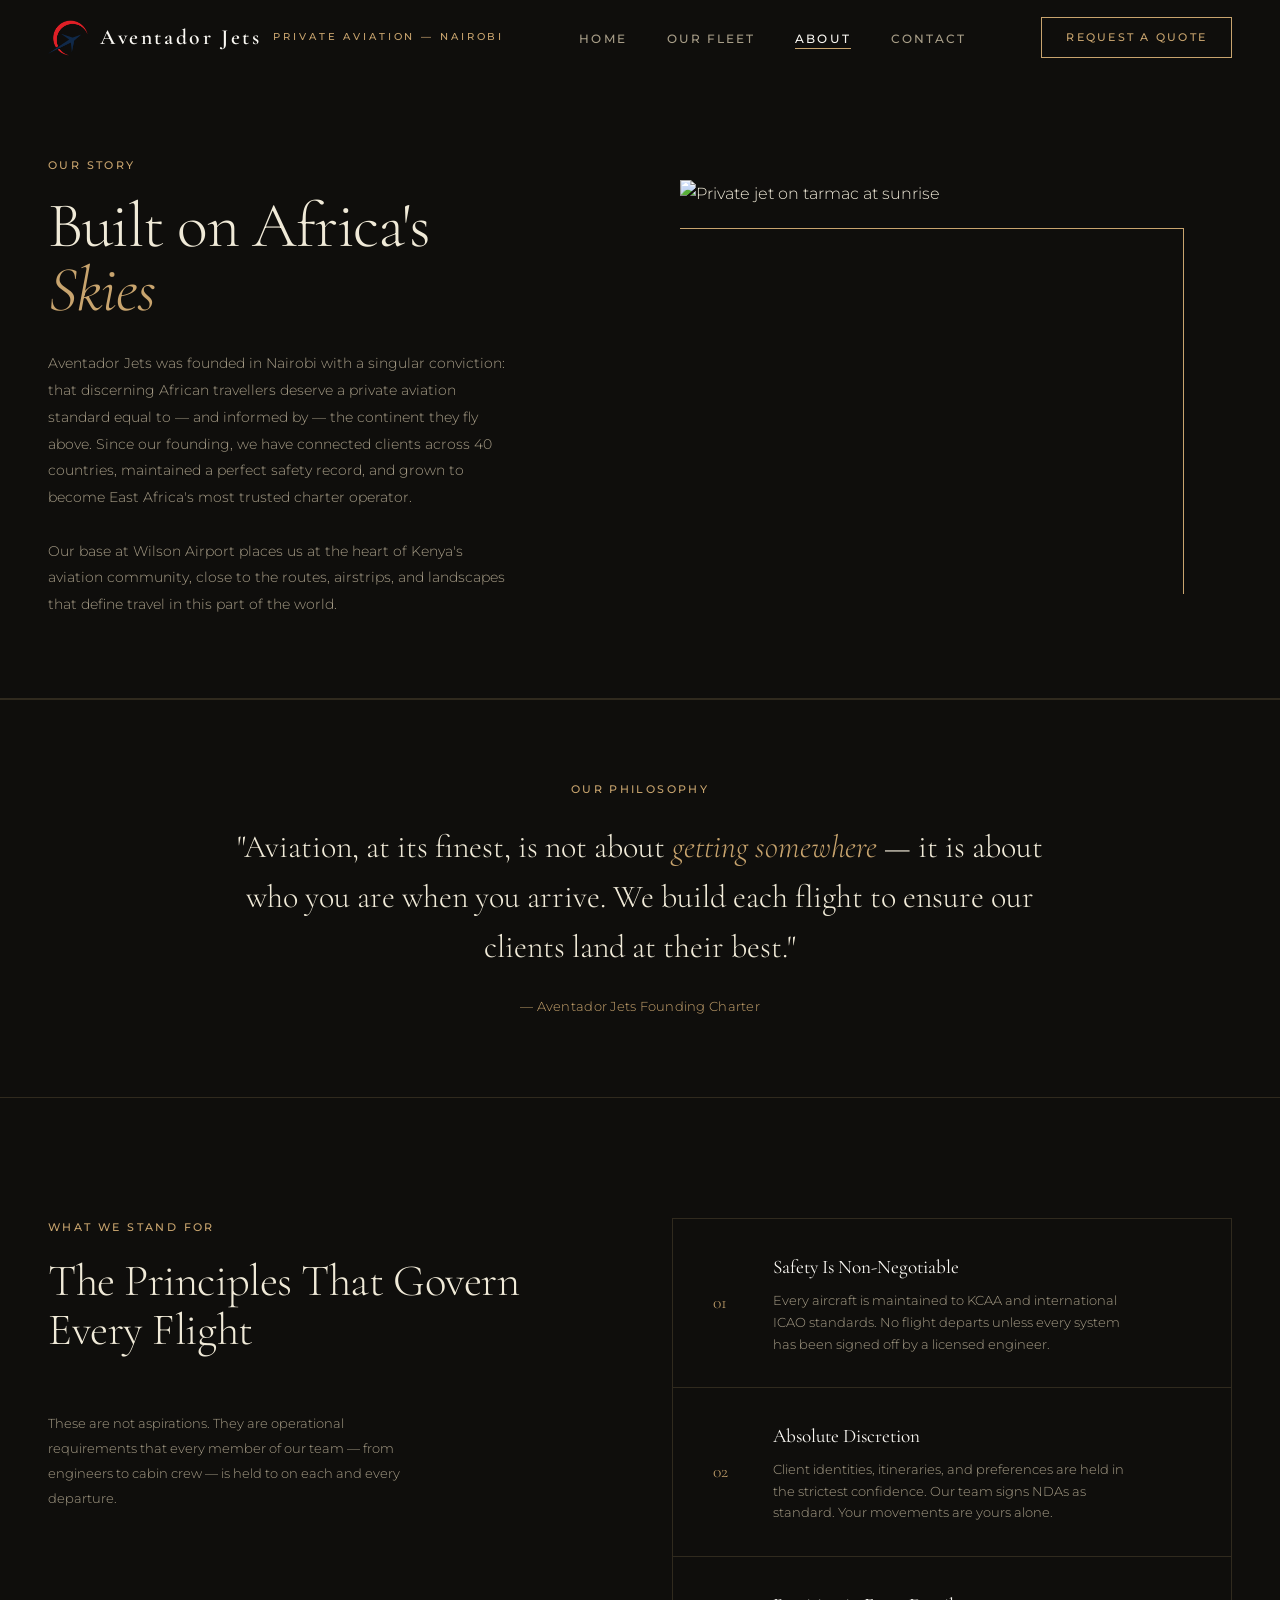
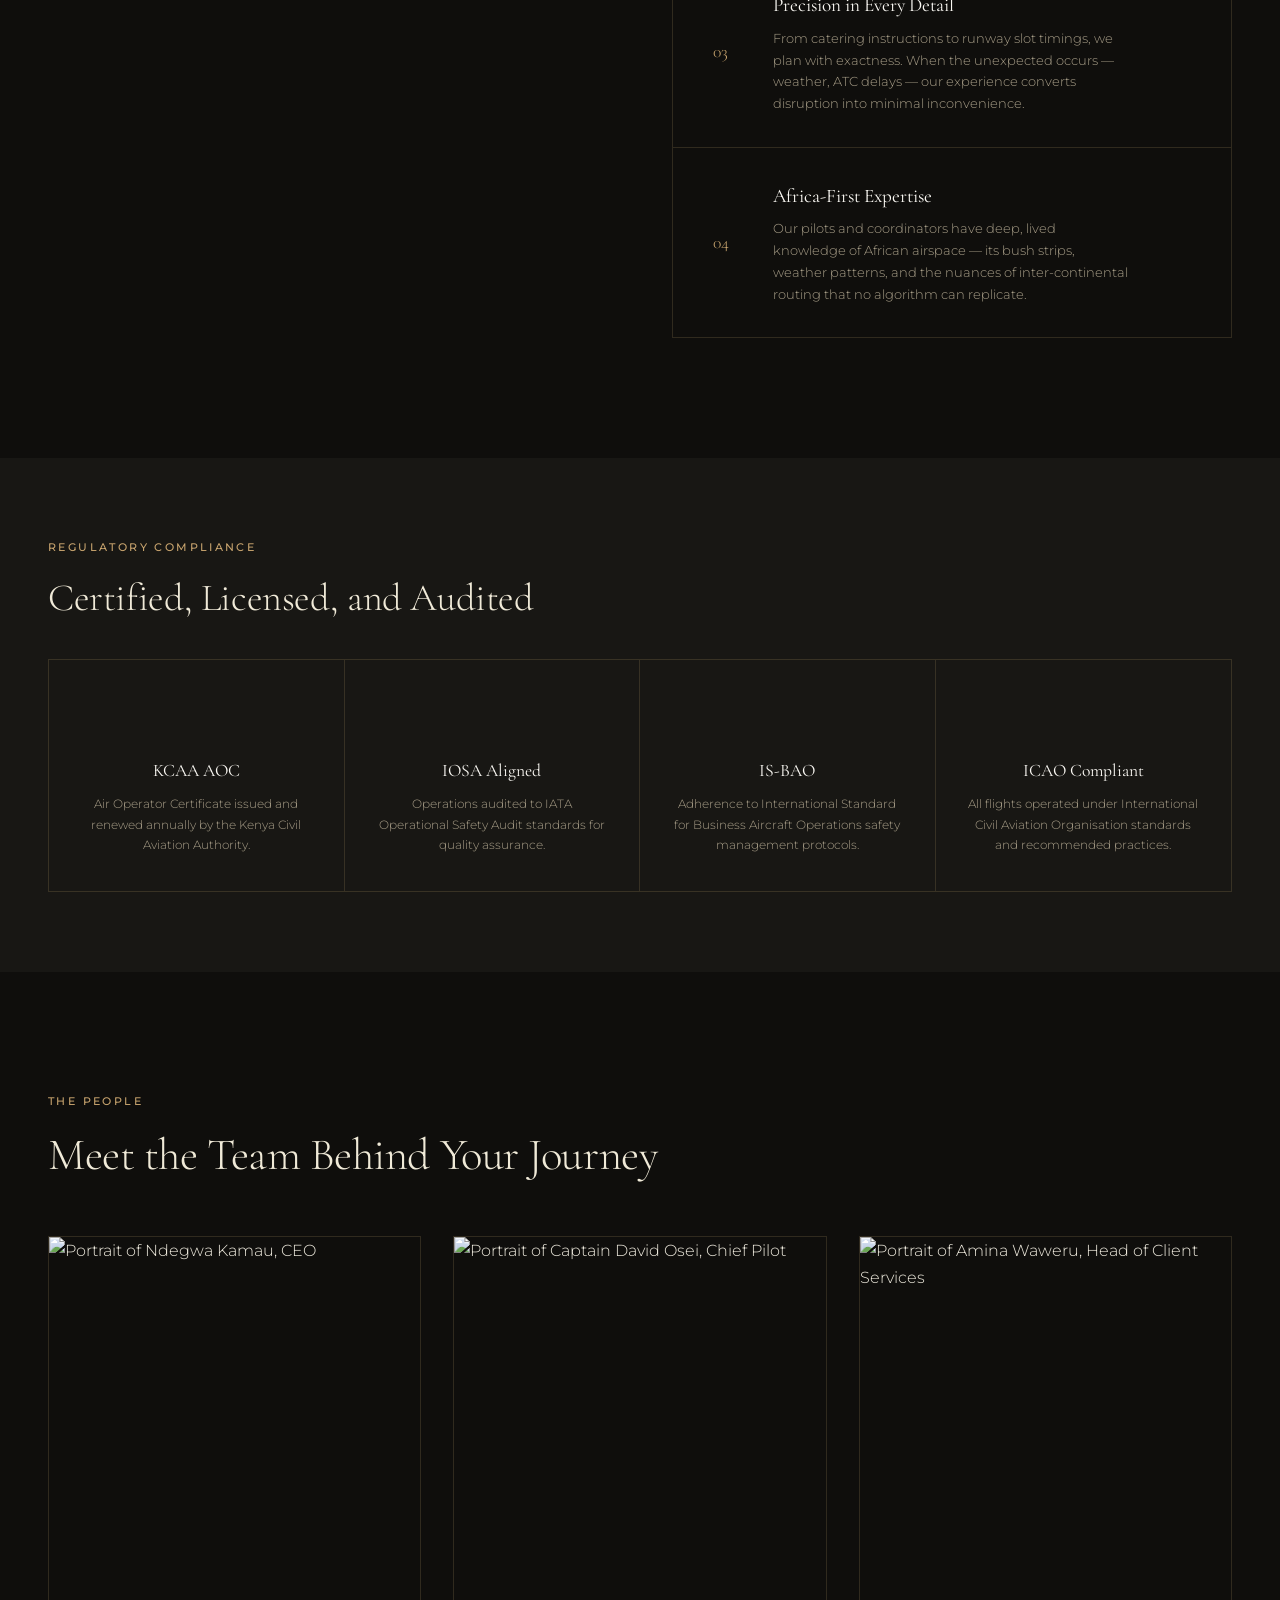
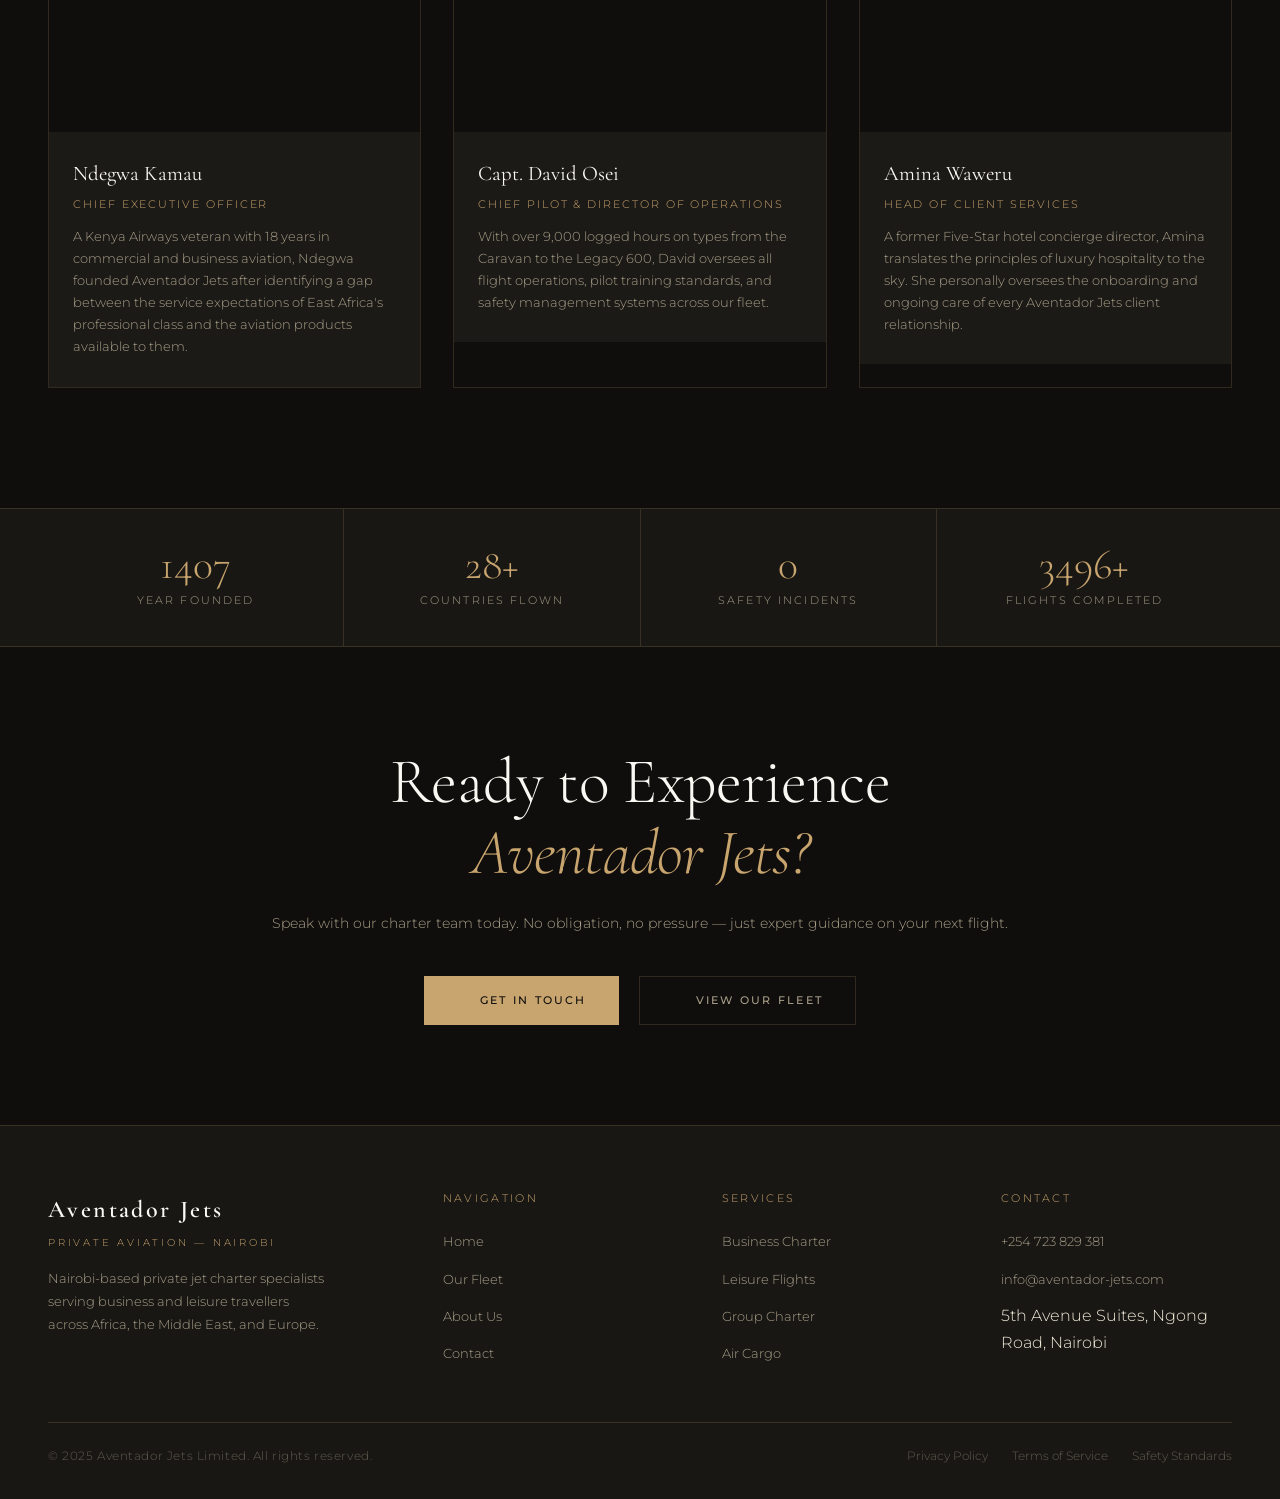
==== about.html @ 068261af "Uploading all files" ====
<!DOCTYPE html>
<html lang="en">
<head>
  <meta charset="UTF-8" />
  <meta name="viewport" content="width=device-width, initial-scale=1.0" />
  <title>About Us — Aventador Jets</title>
  <meta name="description" content="The story, values, and team behind Aventador Jets — Nairobi's premier private aviation specialists." />
  <link rel="stylesheet" href="style.css" />
  <script src="https://cdn.jsdelivr.net/npm/feather-icons/dist/feather.min.js"></script>
</head>
<body>

  <!-- ══ NAVIGATION ══════════════════════════════════════════ -->
  <nav class="nav" role="navigation" aria-label="Main navigation">
    <div class="nav__inner">
      <a href="index.html" class="nav__logo" aria-label="Aventador Jets home">
        <img src="images/logo.png" alt="Aventador Jets logo" class="nav__logo-img" />
        <span class="nav__logo-name">Aventador Jets</span>
        <span class="nav__logo-tag">Private Aviation — Nairobi</span>
      </a>
      <ul class="nav__links" role="list">
        <li><a href="index.html" class="nav__link">Home</a></li>
        <li><a href="fleet.html" class="nav__link">Our Fleet</a></li>
        <li><a href="about.html" class="nav__link">About</a></li>
        <li><a href="contact.html" class="nav__link">Contact</a></li>
      </ul>
      <a href="contact.html" class="nav__cta">Request a Quote</a>
      <button class="nav__hamburger" aria-label="Toggle menu" aria-expanded="false">
        <span></span><span></span><span></span>
      </button>
    </div>
  </nav>
  <div class="nav__mobile" role="dialog" aria-label="Mobile navigation">
    <a href="index.html" class="nav__link">Home</a>
    <a href="fleet.html" class="nav__link">Our Fleet</a>
    <a href="about.html" class="nav__link">About</a>
    <a href="contact.html" class="nav__link">Contact</a>
    <a href="contact.html" class="nav__cta">Request a Quote</a>
  </div>

  <main>

    <!-- ══ PAGE HERO ══════════════════════════════════════════ -->
    <section class="section page-hero" aria-labelledby="aboutHeading">
      <div class="container page-hero__inner">
        <div>
          <p class="page-hero__label label">Our Story</p>
          <h1 id="aboutHeading" class="page-hero__title display">
            Built on Africa's<br><em>Skies</em>
          </h1>
          <p class="page-hero__body" style="margin-top:28px;">
            Aventador Jets was founded in Nairobi with a singular conviction: that discerning African travellers deserve a private aviation standard equal to — and informed by — the continent they fly above. Since our founding, we have connected clients across 40 countries, maintained a perfect safety record, and grown to become East Africa's most trusted charter operator.
            <br><br>
            Our base at Wilson Airport places us at the heart of Kenya's aviation community, close to the routes, airstrips, and landscapes that define travel in this part of the world.
          </p>
        </div>
        <div class="page-hero__img fade-up">
          <img
            src="https://images.unsplash.com/photo-1534430480872-3498386e7856?w=900&auto=format&fit=crop&q=80"
            alt="Private jet on tarmac at sunrise"
            loading="lazy"
          />
          <div class="page-hero__img-frame" aria-hidden="true"></div>
        </div>
      </div>
    </section>

    <hr class="rule" />

    <!-- ══ STORY PULLQUOTE ═════════════════════════════════════ -->
    <section class="section--sm" aria-label="Company philosophy">
      <div class="container" style="text-align:center;">
        <p class="label" style="margin-bottom:24px">Our Philosophy</p>
        <blockquote class="story__text">
          "Aviation, at its finest, is not about <em>getting somewhere</em> — it is about who you are when you arrive. We build each flight to ensure our clients land at their best."
        </blockquote>
        <p class="body-sm" style="margin-top:24px; color:var(--copper);">
          — Aventador Jets Founding Charter
        </p>
      </div>
    </section>

    <hr class="rule" />

    <!-- ══ VALUES ══════════════════════════════════════════════ -->
    <section class="section" aria-labelledby="valuesHeading">
      <div class="container">
        <div class="grid-2" style="align-items:start;">
          <div>
            <p class="label" style="margin-bottom:20px">What We Stand For</p>
            <h2 id="valuesHeading" class="values__title display">
              The Principles That Govern Every Flight
            </h2>
            <p style="font-size:0.84rem; color:var(--ivory-dim); line-height:1.85; max-width:380px;">
              These are not aspirations. They are operational requirements that every member of our team — from engineers to cabin crew — is held to on each and every departure.
            </p>
          </div>
          <ol class="values__list" aria-label="Company values">
            <li class="value-item fade-up">
              <span class="value-item__num">01</span>
              <div class="value-item__content">
                <h3 class="value-item__title">Safety Is Non-Negotiable</h3>
                <p class="value-item__body">Every aircraft is maintained to KCAA and international ICAO standards. No flight departs unless every system has been signed off by a licensed engineer.</p>
              </div>
              <svg class="value-item__icon" data-feather="shield" aria-hidden="true"></svg>
            </li>
            <li class="value-item fade-up">
              <span class="value-item__num">02</span>
              <div class="value-item__content">
                <h3 class="value-item__title">Absolute Discretion</h3>
                <p class="value-item__body">Client identities, itineraries, and preferences are held in the strictest confidence. Our team signs NDAs as standard. Your movements are yours alone.</p>
              </div>
              <svg class="value-item__icon" data-feather="lock" aria-hidden="true"></svg>
            </li>
            <li class="value-item fade-up">
              <span class="value-item__num">03</span>
              <div class="value-item__content">
                <h3 class="value-item__title">Precision in Every Detail</h3>
                <p class="value-item__body">From catering instructions to runway slot timings, we plan with exactness. When the unexpected occurs — weather, ATC delays — our experience converts disruption into minimal inconvenience.</p>
              </div>
              <svg class="value-item__icon" data-feather="crosshair" aria-hidden="true"></svg>
            </li>
            <li class="value-item fade-up">
              <span class="value-item__num">04</span>
              <div class="value-item__content">
                <h3 class="value-item__title">Africa-First Expertise</h3>
                <p class="value-item__body">Our pilots and coordinators have deep, lived knowledge of African airspace — its bush strips, weather patterns, and the nuances of inter-continental routing that no algorithm can replicate.</p>
              </div>
              <svg class="value-item__icon" data-feather="map" aria-hidden="true"></svg>
            </li>
          </ol>
        </div>
      </div>
    </section>

    <!-- ══ CERTIFICATIONS ══════════════════════════════════════ -->
    <section class="section--sm certifications" aria-labelledby="certHeading">
      <div class="container">
        <p class="label" style="margin-bottom:20px">Regulatory Compliance</p>
        <h2 id="certHeading" class="display" style="font-size:clamp(1.8rem,3vw,2.8rem); font-weight:300; margin-bottom:40px; max-width:500px; line-height:1.1;">
          Certified, Licensed, and Audited
        </h2>
        <div class="cert__list" role="list">
          <div class="cert-item fade-up" role="listitem">
            <svg class="cert-item__icon" data-feather="award" aria-hidden="true"></svg>
            <div class="cert-item__name">KCAA AOC</div>
            <p class="cert-item__desc">Air Operator Certificate issued and renewed annually by the Kenya Civil Aviation Authority.</p>
          </div>
          <div class="cert-item fade-up" role="listitem">
            <svg class="cert-item__icon" data-feather="check-circle" aria-hidden="true"></svg>
            <div class="cert-item__name">IOSA Aligned</div>
            <p class="cert-item__desc">Operations audited to IATA Operational Safety Audit standards for quality assurance.</p>
          </div>
          <div class="cert-item fade-up" role="listitem">
            <svg class="cert-item__icon" data-feather="clipboard" aria-hidden="true"></svg>
            <div class="cert-item__name">IS-BAO</div>
            <p class="cert-item__desc">Adherence to International Standard for Business Aircraft Operations safety management protocols.</p>
          </div>
          <div class="cert-item fade-up" role="listitem">
            <svg class="cert-item__icon" data-feather="file-text" aria-hidden="true"></svg>
            <div class="cert-item__name">ICAO Compliant</div>
            <p class="cert-item__desc">All flights operated under International Civil Aviation Organisation standards and recommended practices.</p>
          </div>
        </div>
      </div>
    </section>

    <!-- ══ TEAM ════════════════════════════════════════════════ -->
    <section class="section" aria-labelledby="teamHeading">
      <div class="container">
        <p class="label" style="margin-bottom:20px">The People</p>
        <h2 id="teamHeading" class="team__title display">
          Meet the Team Behind Your Journey
        </h2>
        <div class="team__grid">
          <article class="team-card fade-up">
            <div class="team-card__img">
              <img
                src="https://images.unsplash.com/photo-1580489944761-15a19d654956?w=500&auto=format&fit=crop&q=80"
                alt="Portrait of Ndegwa Kamau, CEO"
                loading="lazy"
              />
            </div>
            <div class="team-card__body">
              <h3 class="team-card__name">Ndegwa Kamau</h3>
              <p class="team-card__role">Chief Executive Officer</p>
              <p class="team-card__bio">A Kenya Airways veteran with 18 years in commercial and business aviation, Ndegwa founded Aventador Jets after identifying a gap between the service expectations of East Africa's professional class and the aviation products available to them.</p>
            </div>
          </article>
          <article class="team-card fade-up">
            <div class="team-card__img">
              <img
                src="https://images.unsplash.com/photo-1472099645785-5658abf4ff4e?w=500&auto=format&fit=crop&q=80"
                alt="Portrait of Captain David Osei, Chief Pilot"
                loading="lazy"
              />
            </div>
            <div class="team-card__body">
              <h3 class="team-card__name">Capt. David Osei</h3>
              <p class="team-card__role">Chief Pilot & Director of Operations</p>
              <p class="team-card__bio">With over 9,000 logged hours on types from the Caravan to the Legacy 600, David oversees all flight operations, pilot training standards, and safety management systems across our fleet.</p>
            </div>
          </article>
          <article class="team-card fade-up">
            <div class="team-card__img">
              <img
                src="https://images.unsplash.com/photo-1573497019940-1c28c88b4f3e?w=500&auto=format&fit=crop&q=80"
                alt="Portrait of Amina Waweru, Head of Client Services"
                loading="lazy"
              />
            </div>
            <div class="team-card__body">
              <h3 class="team-card__name">Amina Waweru</h3>
              <p class="team-card__role">Head of Client Services</p>
              <p class="team-card__bio">A former Five-Star hotel concierge director, Amina translates the principles of luxury hospitality to the sky. She personally oversees the onboarding and ongoing care of every Aventador Jets client relationship.</p>
            </div>
          </article>
        </div>
      </div>
    </section>

    <!-- ══ STATS ═══════════════════════════════════════════════ -->
    <div class="stats" style="border-top:1px solid var(--border);">
      <div class="stats__inner container">
        <div class="stats__item">
          <div class="stats__num" data-target="2012" data-suffix="">2012</div>
          <div class="stats__label">Year Founded</div>
        </div>
        <div class="stats__item">
          <div class="stats__num" data-target="40" data-suffix="+">40+</div>
          <div class="stats__label">Countries Flown</div>
        </div>
        <div class="stats__item">
          <div class="stats__num" data-target="0" data-suffix="">0</div>
          <div class="stats__label">Safety Incidents</div>
        </div>
        <div class="stats__item">
          <div class="stats__num" data-target="5000" data-suffix="+">5000+</div>
          <div class="stats__label">Flights Completed</div>
        </div>
      </div>
    </div>

    <!-- ══ CTA BANNER ══════════════════════════════════════════ -->
    <section class="cta-banner" aria-label="Call to action">
      <div class="container cta-banner__inner">
        <h2 class="cta-banner__title display">
          Ready to Experience<br><em>Aventador Jets?</em>
        </h2>
        <p class="cta-banner__sub">Speak with our charter team today. No obligation, no pressure — just expert guidance on your next flight.</p>
        <div class="cta-banner__actions">
          <a href="contact.html" class="btn btn--primary">
            <svg data-feather="send" aria-hidden="true"></svg> Get in Touch
          </a>
          <a href="fleet.html" class="btn btn--ghost">
            <svg data-feather="airplay" aria-hidden="true"></svg> View Our Fleet
          </a>
        </div>
      </div>
    </section>
  </main>

  <!-- ══ FOOTER ═════════════════════════════════════════════════ -->
  <footer role="contentinfo">
    <div class="container">
      <div class="footer__top">
        <div>
          <div class="footer__brand-name">Aventador Jets</div>
          <div class="footer__brand-tag">Private Aviation — Nairobi</div>
          <p class="footer__brand-body">Nairobi-based private jet charter specialists serving business and leisure travellers across Africa, the Middle East, and Europe.</p>
        </div>
        <div>
          <div class="footer__col-title">Navigation</div>
          <ul class="footer__links" role="list">
            <li><a href="index.html">Home</a></li>
            <li><a href="fleet.html">Our Fleet</a></li>
            <li><a href="about.html">About Us</a></li>
            <li><a href="contact.html">Contact</a></li>
          </ul>
        </div>
        <div>
          <div class="footer__col-title">Services</div>
          <ul class="footer__links" role="list">
            <li><a href="contact.html">Business Charter</a></li>
            <li><a href="contact.html">Leisure Flights</a></li>
            <li><a href="contact.html">Group Charter</a></li>
            <li><a href="contact.html">Air Cargo</a></li>
          </ul>
        </div>
        <div>
          <div class="footer__col-title">Contact</div>
          <ul class="footer__links" role="list">
            <li><a href="tel:+254723829381">+254 723 829 381</a></li>
            <li><a href="mailto:info@aventador-jets.com">info@aventador-jets.com</a></li>
            <li>5th Avenue Suites, Ngong Road, Nairobi</li>
          </ul>
        </div>
      </div>
      <div class="footer__bottom">
        <span class="footer__copy">&copy; 2025 Aventador Jets Limited. All rights reserved.</span>
        <div class="footer__legal">
          <a href="#">Privacy Policy</a>
          <a href="#">Terms of Service</a>
          <a href="#">Safety Standards</a>
        </div>
      </div>
    </div>
  </footer>

  <script src="main.js"></script>
  <script>feather.replace({ 'stroke-width': 1.5, width: '100%', height: '100%' });</script>
</body>
</html>
---- style.css ----
/* ============================================================
   AVENTADOR JETS — Global Stylesheet
   Palette: Deep charcoal / warm ivory / copper-bronze accent
   ============================================================ */

@import url('https://fonts.googleapis.com/css2?family=Cormorant+Garamond:ital,wght@0,300;0,400;0,600;1,300;1,400&family=Montserrat:wght@300;400;500;600&display=swap');

/* ── Variables ─────────────────────────────────────────────── */
:root {
  --bg:          #0f0e0c;
  --bg-mid:      #181714;
  --bg-card:     #1c1a17;
  --border:      rgba(200, 170, 110, 0.18);
  --ivory:       #f0ead8;
  --ivory-dim:   #a89e88;
  --copper:      #c8a46e;
  --copper-dark: #9e7c47;
  --white:       #faf8f3;
  --ff-display:  'Cormorant Garamond', Georgia, serif;
  --ff-body:     'Montserrat', sans-serif;
  --radius:      2px;
  --transition:  0.35s cubic-bezier(0.4, 0, 0.2, 1);
  --max-w:       1320px;
  --nav-h:       76px;
}

/* ── Reset ──────────────────────────────────────────────────── */
*, *::before, *::after { box-sizing: border-box; margin: 0; padding: 0; }
html { scroll-behavior: smooth; font-size: 16px; }
body {
  background: var(--bg);
  color: var(--ivory);
  font-family: var(--ff-body);
  font-weight: 300;
  line-height: 1.7;
  -webkit-font-smoothing: antialiased;
  overflow-x: hidden;
}
img { display: block; max-width: 100%; }
a { color: inherit; text-decoration: none; }
ul { list-style: none; }
button { cursor: pointer; border: none; background: none; font-family: inherit; }

/* ── Typography ─────────────────────────────────────────────── */
.display {
  font-family: var(--ff-display);
  font-weight: 300;
  line-height: 1.1;
  letter-spacing: -0.01em;
}
.label {
  font-family: var(--ff-body);
  font-size: 0.68rem;
  font-weight: 500;
  letter-spacing: 0.22em;
  text-transform: uppercase;
  color: var(--copper);
}
.body-sm {
  font-size: 0.82rem;
  font-weight: 300;
  color: var(--ivory-dim);
  letter-spacing: 0.02em;
}

/* ── Layout Utilities ───────────────────────────────────────── */
.container { max-width: var(--max-w); margin: 0 auto; padding: 0 48px; }
.section { padding: 120px 0; }
.section--sm { padding: 80px 0; }
.grid-2 { display: grid; grid-template-columns: 1fr 1fr; gap: 64px; align-items: center; }
.grid-3 { display: grid; grid-template-columns: repeat(3, 1fr); gap: 32px; }

/* ── Thin divider line ──────────────────────────────────────── */
hr.rule {
  border: none;
  border-top: 1px solid var(--border);
  margin: 0;
}

/* ============================================================
   NAVIGATION
   ============================================================ */
.nav {
  position: fixed;
  top: 0; left: 0; right: 0;
  height: var(--nav-h);
  z-index: 100;
  transition: background var(--transition), border-color var(--transition);
  border-bottom: 1px solid transparent;
}
.nav.scrolled {
  background: rgba(15, 14, 12, 0.94);
  backdrop-filter: blur(12px);
  border-color: var(--border);
}
.nav__inner {
  max-width: var(--max-w);
  margin: 0 auto;
  padding: 0 48px;
  height: 100%;
  display: flex;
  align-items: center;
  justify-content: space-between;
}
.nav__logo {
  display: flex;
  align-items: center;
  gap: 12px;
}
.nav__logo-img {
  width: 40px;
  height: auto;
  display: block;
}
.nav__logo-name {
  font-family: var(--ff-display);
  font-size: 1.35rem;
  font-weight: 600;
  letter-spacing: 0.12em;
  color: var(--white);
}
.nav__logo-tag {
  font-size: 0.6rem;
  letter-spacing: 0.3em;
  text-transform: uppercase;
  color: var(--copper);
  font-weight: 500;
}
.nav__links {
  display: flex;
  gap: 40px;
  align-items: center;
}
.nav__link {
  font-size: 0.72rem;
  font-weight: 500;
  letter-spacing: 0.18em;
  text-transform: uppercase;
  color: var(--ivory-dim);
  transition: color var(--transition);
  position: relative;
}
.nav__link::after {
  content: '';
  position: absolute;
  bottom: -3px; left: 0;
  width: 0; height: 1px;
  background: var(--copper);
  transition: width var(--transition);
}
.nav__link:hover, .nav__link.active {
  color: var(--white);
}
.nav__link:hover::after, .nav__link.active::after {
  width: 100%;
}
.nav__cta {
  font-size: 0.7rem;
  font-weight: 500;
  letter-spacing: 0.2em;
  text-transform: uppercase;
  padding: 10px 24px;
  border: 1px solid var(--copper);
  color: var(--copper);
  transition: background var(--transition), color var(--transition);
}
.nav__cta:hover {
  background: var(--copper);
  color: var(--bg);
}
.nav__hamburger {
  display: none;
  flex-direction: column;
  gap: 5px;
  padding: 4px;
}
.nav__hamburger span {
  display: block;
  width: 24px; height: 1px;
  background: var(--ivory);
  transition: var(--transition);
}

/* ── Mobile nav ─────────────────────────────────────────────── */
.nav__mobile {
  display: none;
  position: fixed;
  top: var(--nav-h); left: 0; right: 0; bottom: 0;
  background: var(--bg);
  z-index: 99;
  flex-direction: column;
  align-items: center;
  justify-content: center;
  gap: 36px;
}
.nav__mobile.open { display: flex; }
.nav__mobile .nav__link {
  font-size: 1rem;
  letter-spacing: 0.25em;
}
.nav__mobile .nav__cta {
  margin-top: 12px;
  padding: 14px 40px;
}

/* ============================================================
   BUTTONS
   ============================================================ */
.btn {
  display: inline-flex;
  align-items: center;
  gap: 10px;
  font-family: var(--ff-body);
  font-size: 0.7rem;
  font-weight: 500;
  letter-spacing: 0.2em;
  text-transform: uppercase;
  padding: 14px 32px;
  transition: var(--transition);
}
.btn--primary {
  background: var(--copper);
  color: var(--bg);
}
.btn--primary:hover {
  background: var(--copper-dark);
}
.btn--outline {
  border: 1px solid var(--copper);
  color: var(--copper);
}
.btn--outline:hover {
  background: var(--copper);
  color: var(--bg);
}
.btn--ghost {
  border: 1px solid var(--border);
  color: var(--ivory-dim);
}
.btn--ghost:hover {
  border-color: var(--copper);
  color: var(--copper);
}
.btn svg { width: 14px; height: 14px; flex-shrink: 0; }

/* ============================================================
   HERO
   ============================================================ */
.hero {
  position: relative;
  min-height: 100vh;
  display: flex;
  align-items: flex-end;
  overflow: hidden;
}
.hero__bg {
  position: absolute;
  inset: 0;
  background: 
    linear-gradient(to bottom, rgba(15,14,12,0.3) 0%, rgba(15,14,12,0.1) 40%, rgba(15,14,12,0.75) 80%, var(--bg) 100%),
    url('https://images.unsplash.com/photo-1540962351504-03099e0a754b?w=1800&auto=format&fit=crop&q=80') center/cover no-repeat;
  transform: scale(1.04);
  animation: heroZoom 18s ease-in-out infinite alternate;
}
@keyframes heroZoom {
  from { transform: scale(1.04); }
  to   { transform: scale(1.0); }
}
.hero__content {
  position: relative;
  z-index: 2;
  padding: 0 48px 100px;
  max-width: var(--max-w);
  margin: 0 auto;
  width: 100%;
}
.hero__eyebrow {
  display: flex;
  align-items: center;
  gap: 14px;
  margin-bottom: 28px;
}
.hero__eyebrow-line {
  width: 40px; height: 1px;
  background: var(--copper);
}
.hero__headline {
  font-family: var(--ff-display);
  font-size: clamp(3.2rem, 7vw, 7.5rem);
  font-weight: 300;
  line-height: 1.0;
  letter-spacing: -0.02em;
  color: var(--white);
  max-width: 820px;
  margin-bottom: 32px;
}
.hero__headline em {
  font-style: italic;
  color: var(--copper);
}
.hero__sub {
  max-width: 460px;
  font-size: 0.88rem;
  color: rgba(240,234,216,0.72);
  line-height: 1.8;
  margin-bottom: 44px;
}
.hero__actions {
  display: flex;
  align-items: center;
  gap: 24px;
  flex-wrap: wrap;
}
.hero__scroll {
  position: absolute;
  bottom: 40px; right: 48px;
  display: flex;
  flex-direction: column;
  align-items: center;
  gap: 8px;
  color: var(--ivory-dim);
}
.hero__scroll-text {
  font-size: 0.62rem;
  letter-spacing: 0.25em;
  text-transform: uppercase;
  writing-mode: vertical-rl;
}
.hero__scroll-line {
  width: 1px; height: 48px;
  background: linear-gradient(to bottom, var(--copper), transparent);
  animation: scrollPulse 2s ease-in-out infinite;
}
@keyframes scrollPulse {
  0%,100% { opacity: 0.4; }
  50% { opacity: 1; }
}

/* ── Stats bar ──────────────────────────────────────────────── */
.stats {
  border-top: 1px solid var(--border);
  border-bottom: 1px solid var(--border);
  background: var(--bg-mid);
}
.stats__inner {
  display: flex;
  justify-content: space-between;
}
.stats__item {
  flex: 1;
  padding: 36px 0;
  text-align: center;
  border-right: 1px solid var(--border);
  transition: background var(--transition);
}
.stats__item:last-child { border-right: none; }
.stats__item:hover { background: rgba(200,164,110,0.04); }
.stats__num {
  font-family: var(--ff-display);
  font-size: 2.6rem;
  font-weight: 300;
  color: var(--copper);
  line-height: 1;
  margin-bottom: 6px;
}
.stats__label {
  font-size: 0.67rem;
  letter-spacing: 0.2em;
  text-transform: uppercase;
  color: var(--ivory-dim);
}

/* ============================================================
   SERVICES (Homepage)
   ============================================================ */
.services__header {
  display: flex;
  justify-content: space-between;
  align-items: flex-end;
  margin-bottom: 64px;
}
.services__title {
  font-family: var(--ff-display);
  font-size: clamp(2.2rem, 4vw, 3.8rem);
  font-weight: 300;
  line-height: 1.1;
  max-width: 480px;
}
.services__intro {
  max-width: 360px;
  font-size: 0.84rem;
  color: var(--ivory-dim);
  line-height: 1.8;
}

.service-card {
  position: relative;
  border: 1px solid var(--border);
  padding: 40px 36px;
  background: var(--bg-card);
  transition: border-color var(--transition), transform var(--transition);
  overflow: hidden;
}
.service-card::before {
  content: '';
  position: absolute;
  inset: 0;
  background: linear-gradient(135deg, rgba(200,164,110,0.06) 0%, transparent 60%);
  opacity: 0;
  transition: opacity var(--transition);
}
.service-card:hover {
  border-color: rgba(200,164,110,0.5);
  transform: translateY(-4px);
}
.service-card:hover::before { opacity: 1; }

.service-card__icon {
  width: 40px; height: 40px;
  color: var(--copper);
  margin-bottom: 28px;
}
.service-card__number {
  position: absolute;
  top: 24px; right: 28px;
  font-family: var(--ff-display);
  font-size: 4rem;
  font-weight: 300;
  color: rgba(200,164,110,0.07);
  line-height: 1;
  user-select: none;
}
.service-card__title {
  font-family: var(--ff-display);
  font-size: 1.5rem;
  font-weight: 400;
  margin-bottom: 14px;
  color: var(--white);
}
.service-card__body {
  font-size: 0.82rem;
  color: var(--ivory-dim);
  line-height: 1.85;
}

/* ============================================================
   FLEET PREVIEW
   ============================================================ */
.fleet {
  background: var(--bg-mid);
}
.fleet__label { margin-bottom: 20px; }
.fleet__title {
  font-family: var(--ff-display);
  font-size: clamp(2rem, 4vw, 3.6rem);
  font-weight: 300;
  line-height: 1.1;
  max-width: 520px;
  margin-bottom: 20px;
}
.fleet__body {
  font-size: 0.84rem;
  color: var(--ivory-dim);
  max-width: 400px;
  line-height: 1.85;
  margin-bottom: 36px;
}
.fleet__image {
  position: relative;
  overflow: hidden;
  aspect-ratio: 16/10;
}
.fleet__image img {
  width: 100%; height: 100%;
  object-fit: cover;
  transition: transform 0.7s ease;
}
.fleet__image:hover img { transform: scale(1.04); }
.fleet__image-caption {
  position: absolute;
  bottom: 0; left: 0; right: 0;
  padding: 32px 28px 24px;
  background: linear-gradient(to top, rgba(15,14,12,0.88), transparent);
}
.fleet__image-caption h4 {
  font-family: var(--ff-display);
  font-size: 1.4rem;
  font-weight: 300;
  margin-bottom: 4px;
}
.fleet__specs {
  display: flex;
  gap: 20px;
  margin-top: 8px;
  flex-wrap: wrap;
}
.fleet__spec {
  font-size: 0.68rem;
  letter-spacing: 0.15em;
  text-transform: uppercase;
  color: var(--ivory-dim);
  display: flex;
  align-items: center;
  gap: 6px;
}
.fleet__spec svg { width: 11px; height: 11px; color: var(--copper); }

/* ── Fleet page full grid ───────────────────────────────────── */
.fleet-grid {
  display: grid;
  grid-template-columns: repeat(3, 1fr);
  gap: 24px;
}
.fleet-card {
  border: 1px solid var(--border);
  background: var(--bg-card);
  overflow: hidden;
  transition: border-color var(--transition), transform var(--transition);
}
.fleet-card:hover {
  border-color: rgba(200,164,110,0.5);
  transform: translateY(-4px);
}
.fleet-card__img {
  aspect-ratio: 16/9;
  overflow: hidden;
}
.fleet-card__img img {
  width: 100%; height: 100%;
  object-fit: cover;
  transition: transform 0.7s ease;
}
.fleet-card:hover .fleet-card__img img { transform: scale(1.06); }
.fleet-card__body { padding: 28px 28px 32px; }
.fleet-card__type {
  font-size: 0.63rem;
  letter-spacing: 0.22em;
  text-transform: uppercase;
  color: var(--copper);
  margin-bottom: 8px;
}
.fleet-card__name {
  font-family: var(--ff-display);
  font-size: 1.6rem;
  font-weight: 400;
  color: var(--white);
  margin-bottom: 14px;
}
.fleet-card__desc {
  font-size: 0.8rem;
  color: var(--ivory-dim);
  line-height: 1.8;
  margin-bottom: 20px;
}
.fleet-card__stats {
  display: grid;
  grid-template-columns: 1fr 1fr;
  gap: 12px;
  border-top: 1px solid var(--border);
  padding-top: 20px;
  margin-bottom: 24px;
}
.fleet-card__stat-label {
  font-size: 0.63rem;
  letter-spacing: 0.15em;
  text-transform: uppercase;
  color: var(--ivory-dim);
  margin-bottom: 3px;
}
.fleet-card__stat-val {
  font-family: var(--ff-display);
  font-size: 1.2rem;
  font-weight: 400;
  color: var(--white);
}

/* ============================================================
   EXPERIENCE / WHY US
   ============================================================ */
.why__grid {
  display: grid;
  grid-template-columns: 1fr 1fr;
  gap: 0;
  border: 1px solid var(--border);
}
.why__item {
  padding: 48px 44px;
  border-right: 1px solid var(--border);
  border-bottom: 1px solid var(--border);
  transition: background var(--transition);
}
.why__item:hover { background: rgba(200,164,110,0.04); }
.why__item:nth-child(2n) { border-right: none; }
.why__item:nth-child(n+3) { border-bottom: none; }
.why__icon {
  width: 32px; height: 32px;
  color: var(--copper);
  margin-bottom: 20px;
}
.why__item-title {
  font-family: var(--ff-display);
  font-size: 1.3rem;
  font-weight: 400;
  color: var(--white);
  margin-bottom: 12px;
}
.why__item-body {
  font-size: 0.81rem;
  color: var(--ivory-dim);
  line-height: 1.85;
}

/* ============================================================
   DESTINATIONS
   ============================================================ */
.destinations__scroll {
  display: flex;
  gap: 20px;
  overflow-x: auto;
  padding-bottom: 8px;
  scrollbar-width: thin;
  scrollbar-color: var(--border) transparent;
}
.dest-card {
  position: relative;
  min-width: 300px;
  height: 400px;
  overflow: hidden;
  flex-shrink: 0;
  cursor: pointer;
}
.dest-card img {
  width: 100%; height: 100%;
  object-fit: cover;
  transition: transform 0.7s ease;
}
.dest-card:hover img { transform: scale(1.07); }
.dest-card__overlay {
  position: absolute;
  inset: 0;
  background: linear-gradient(to top, rgba(15,14,12,0.9) 0%, transparent 55%);
  transition: background var(--transition);
}
.dest-card:hover .dest-card__overlay {
  background: linear-gradient(to top, rgba(15,14,12,0.95) 0%, rgba(15,14,12,0.25) 55%);
}
.dest-card__info {
  position: absolute;
  bottom: 28px; left: 24px; right: 24px;
}
.dest-card__region {
  font-size: 0.63rem;
  letter-spacing: 0.22em;
  text-transform: uppercase;
  color: var(--copper);
  margin-bottom: 6px;
}
.dest-card__city {
  font-family: var(--ff-display);
  font-size: 2rem;
  font-weight: 300;
  color: var(--white);
  line-height: 1.1;
}

/* ============================================================
   QUOTE FORM
   ============================================================ */
.quote {
  background: var(--bg-mid);
}
.quote__inner {
  display: grid;
  grid-template-columns: 1fr 1.3fr;
  gap: 80px;
  align-items: start;
}
.quote__label { margin-bottom: 20px; }
.quote__title {
  font-family: var(--ff-display);
  font-size: clamp(2rem, 3.5vw, 3.2rem);
  font-weight: 300;
  line-height: 1.1;
  margin-bottom: 20px;
}
.quote__body {
  font-size: 0.83rem;
  color: var(--ivory-dim);
  line-height: 1.85;
  margin-bottom: 32px;
}
.quote__contact-item {
  display: flex;
  align-items: center;
  gap: 12px;
  margin-bottom: 16px;
  font-size: 0.82rem;
  color: var(--ivory-dim);
}
.quote__contact-item svg {
  width: 16px; height: 16px;
  color: var(--copper);
  flex-shrink: 0;
}
.quote__contact-item a:hover { color: var(--copper); }

.form {
  display: flex;
  flex-direction: column;
  gap: 20px;
}
.form__row {
  display: grid;
  grid-template-columns: 1fr 1fr;
  gap: 16px;
}
.form__group {
  display: flex;
  flex-direction: column;
  gap: 8px;
}
.form__label {
  font-size: 0.66rem;
  letter-spacing: 0.2em;
  text-transform: uppercase;
  color: var(--ivory-dim);
}
.form__input,
.form__select,
.form__textarea {
  background: var(--bg-card);
  border: 1px solid var(--border);
  color: var(--ivory);
  font-family: var(--ff-body);
  font-size: 0.84rem;
  font-weight: 300;
  padding: 12px 16px;
  width: 100%;
  transition: border-color var(--transition);
  appearance: none;
  border-radius: 0;
}
.form__input:focus,
.form__select:focus,
.form__textarea:focus {
  outline: none;
  border-color: var(--copper);
}
.form__select {
  background-image: url("data:image/svg+xml,%3Csvg xmlns='http://www.w3.org/2000/svg' width='12' height='8' viewBox='0 0 12 8'%3E%3Cpath d='M1 1l5 5 5-5' stroke='%23c8a46e' stroke-width='1.5' fill='none'/%3E%3C/svg%3E");
  background-repeat: no-repeat;
  background-position: right 14px center;
  padding-right: 36px;
}
.form__select option { background: var(--bg-card); }
.form__textarea { resize: vertical; min-height: 100px; }
.form__submit {
  width: 100%;
  justify-content: center;
  padding: 16px 32px;
}
.form__note {
  font-size: 0.72rem;
  color: rgba(168,158,136,0.6);
  line-height: 1.6;
}

/* ── Form success state ─────────────────────────────────────── */
.form__success {
  display: none;
  flex-direction: column;
  align-items: center;
  justify-content: center;
  gap: 16px;
  padding: 60px 40px;
  border: 1px solid var(--border);
  text-align: center;
}
.form__success.visible { display: flex; }
.form__success-icon {
  width: 48px; height: 48px;
  border: 1px solid var(--copper);
  border-radius: 50%;
  display: flex; align-items: center; justify-content: center;
  color: var(--copper);
}
.form__success-title {
  font-family: var(--ff-display);
  font-size: 1.8rem;
  font-weight: 300;
}
.form__success-body {
  font-size: 0.82rem;
  color: var(--ivory-dim);
  max-width: 280px;
  line-height: 1.8;
}

/* ============================================================
   ABOUT PAGE
   ============================================================ */
.page-hero {
  padding-top: calc(var(--nav-h) + 80px);
  padding-bottom: 80px;
  border-bottom: 1px solid var(--border);
}
.page-hero__inner {
  display: grid;
  grid-template-columns: 1fr 1fr;
  gap: 80px;
  align-items: center;
}
.page-hero__label { margin-bottom: 20px; }
.page-hero__title {
  font-family: var(--ff-display);
  font-size: clamp(2.8rem, 5vw, 5.5rem);
  font-weight: 300;
  line-height: 1.0;
  letter-spacing: -0.02em;
}
.page-hero__title em {
  font-style: italic;
  color: var(--copper);
}
.page-hero__body {
  font-size: 0.88rem;
  color: var(--ivory-dim);
  line-height: 1.9;
  max-width: 460px;
}
.page-hero__img {
  position: relative;
  aspect-ratio: 4/3;
  overflow: hidden;
}
.page-hero__img img {
  width: 100%; height: 100%;
  object-fit: cover;
}
.page-hero__img-frame {
  position: absolute;
  bottom: -16px; left: -16px;
  width: calc(100% - 32px);
  height: calc(100% - 32px);
  border: 1px solid var(--copper);
  pointer-events: none;
  z-index: -1;
}

.story__text {
  font-family: var(--ff-display);
  font-size: clamp(1.5rem, 2.5vw, 2.2rem);
  font-weight: 300;
  line-height: 1.55;
  color: var(--ivory);
  max-width: 860px;
  margin: 0 auto;
  text-align: center;
}
.story__text em {
  font-style: italic;
  color: var(--copper);
}

.values__title {
  font-family: var(--ff-display);
  font-size: clamp(2rem, 3.5vw, 3.2rem);
  font-weight: 300;
  margin-bottom: 56px;
  max-width: 480px;
}
.values__list {
  display: flex;
  flex-direction: column;
  gap: 0;
  border: 1px solid var(--border);
}
.value-item {
  display: flex;
  align-items: center;
  gap: 32px;
  padding: 32px 40px;
  border-bottom: 1px solid var(--border);
  transition: background var(--transition);
}
.value-item:last-child { border-bottom: none; }
.value-item:hover { background: rgba(200,164,110,0.04); }
.value-item__num {
  font-family: var(--ff-display);
  font-size: 1.1rem;
  font-weight: 300;
  color: var(--copper);
  min-width: 28px;
}
.value-item__content { flex: 1; }
.value-item__title {
  font-family: var(--ff-display);
  font-size: 1.2rem;
  font-weight: 400;
  color: var(--white);
  margin-bottom: 6px;
}
.value-item__body {
  font-size: 0.8rem;
  color: var(--ivory-dim);
  line-height: 1.7;
}
.value-item__icon {
  width: 28px; height: 28px;
  color: var(--border);
  transition: color var(--transition);
}
.value-item:hover .value-item__icon { color: var(--copper); }

.team__title {
  font-family: var(--ff-display);
  font-size: clamp(2rem, 3.5vw, 3.2rem);
  font-weight: 300;
  margin-bottom: 56px;
}
.team__grid {
  display: grid;
  grid-template-columns: repeat(3, 1fr);
  gap: 32px;
}
.team-card {
  border: 1px solid var(--border);
  overflow: hidden;
  transition: border-color var(--transition);
}
.team-card:hover { border-color: rgba(200,164,110,0.45); }
.team-card__img {
  aspect-ratio: 3/4;
  overflow: hidden;
}
.team-card__img img {
  width: 100%; height: 100%;
  object-fit: cover;
  filter: grayscale(30%);
  transition: transform 0.6s ease, filter 0.6s ease;
}
.team-card:hover .team-card__img img {
  transform: scale(1.04);
  filter: grayscale(0%);
}
.team-card__body {
  padding: 24px 24px 28px;
  background: var(--bg-card);
}
.team-card__name {
  font-family: var(--ff-display);
  font-size: 1.3rem;
  font-weight: 400;
  color: var(--white);
  margin-bottom: 4px;
}
.team-card__role {
  font-size: 0.67rem;
  letter-spacing: 0.18em;
  text-transform: uppercase;
  color: var(--copper);
  margin-bottom: 12px;
}
.team-card__bio {
  font-size: 0.79rem;
  color: var(--ivory-dim);
  line-height: 1.75;
}

.certifications {
  background: var(--bg-mid);
}
.cert__list {
  display: grid;
  grid-template-columns: repeat(4, 1fr);
  gap: 0;
  border: 1px solid var(--border);
}
.cert-item {
  padding: 36px 32px;
  border-right: 1px solid var(--border);
  text-align: center;
  transition: background var(--transition);
}
.cert-item:last-child { border-right: none; }
.cert-item:hover { background: rgba(200,164,110,0.04); }
.cert-item__icon {
  width: 36px; height: 36px;
  color: var(--copper);
  margin: 0 auto 16px;
}
.cert-item__name {
  font-family: var(--ff-display);
  font-size: 1.1rem;
  font-weight: 400;
  color: var(--white);
  margin-bottom: 8px;
}
.cert-item__desc {
  font-size: 0.75rem;
  color: var(--ivory-dim);
  line-height: 1.7;
}

/* ============================================================
   CONTACT PAGE
   ============================================================ */
.contact__grid {
  display: grid;
  grid-template-columns: 1fr 1.4fr;
  gap: 80px;
}
.contact__info-title {
  font-family: var(--ff-display);
  font-size: clamp(2rem, 3.5vw, 3.2rem);
  font-weight: 300;
  line-height: 1.1;
  margin-bottom: 20px;
}
.contact__info-body {
  font-size: 0.84rem;
  color: var(--ivory-dim);
  line-height: 1.85;
  margin-bottom: 40px;
}
.contact__details {
  display: flex;
  flex-direction: column;
  gap: 24px;
}
.contact__detail {
  display: flex;
  gap: 16px;
}
.contact__detail-icon {
  width: 40px; height: 40px;
  border: 1px solid var(--border);
  display: flex; align-items: center; justify-content: center;
  color: var(--copper);
  flex-shrink: 0;
}
.contact__detail-icon svg { width: 16px; height: 16px; }
.contact__detail-content {}
.contact__detail-label {
  font-size: 0.65rem;
  letter-spacing: 0.2em;
  text-transform: uppercase;
  color: var(--ivory-dim);
  margin-bottom: 4px;
}
.contact__detail-value {
  font-size: 0.9rem;
  color: var(--white);
  line-height: 1.5;
}
.contact__detail-value a:hover { color: var(--copper); }

.contact__map {
  margin-top: 40px;
  border: 1px solid var(--border);
  overflow: hidden;
  aspect-ratio: 16/8;
  background: var(--bg-card);
  display: flex;
  align-items: center;
  justify-content: center;
  position: relative;
}
.contact__map-inner {
  width: 100%; height: 100%;
}
.contact__map-inner iframe {
  width: 100%; height: 100%;
  border: none;
  filter: grayscale(1) invert(1) brightness(0.7) sepia(0.2);
}

/* ============================================================
   FOOTER
   ============================================================ */
footer {
  border-top: 1px solid var(--border);
  background: var(--bg-mid);
  padding: 64px 0 32px;
}
.footer__top {
  display: grid;
  grid-template-columns: 1.5fr 1fr 1fr 1fr;
  gap: 48px;
  margin-bottom: 56px;
}
.footer__brand-name {
  font-family: var(--ff-display);
  font-size: 1.5rem;
  font-weight: 600;
  letter-spacing: 0.1em;
  color: var(--white);
  margin-bottom: 4px;
}
.footer__brand-tag {
  font-size: 0.62rem;
  letter-spacing: 0.28em;
  text-transform: uppercase;
  color: var(--copper);
  margin-bottom: 16px;
}
.footer__brand-body {
  font-size: 0.8rem;
  color: var(--ivory-dim);
  line-height: 1.8;
  max-width: 280px;
}
.footer__col-title {
  font-size: 0.66rem;
  letter-spacing: 0.22em;
  text-transform: uppercase;
  color: var(--copper);
  margin-bottom: 20px;
}
.footer__links {
  display: flex;
  flex-direction: column;
  gap: 10px;
}
.footer__links a {
  font-size: 0.82rem;
  color: var(--ivory-dim);
  transition: color var(--transition);
}
.footer__links a:hover { color: var(--ivory); }
.footer__bottom {
  border-top: 1px solid var(--border);
  padding-top: 24px;
  display: flex;
  justify-content: space-between;
  align-items: center;
  flex-wrap: wrap;
  gap: 12px;
}
.footer__copy {
  font-size: 0.72rem;
  color: rgba(168,158,136,0.5);
  letter-spacing: 0.05em;
}
.footer__legal {
  display: flex;
  gap: 24px;
}
.footer__legal a {
  font-size: 0.72rem;
  color: rgba(168,158,136,0.5);
  transition: color var(--transition);
}
.footer__legal a:hover { color: var(--ivory-dim); }

/* ============================================================
   TESTIMONIALS
   ============================================================ */
.testimonials { background: var(--bg-mid); }
.testimonial-grid {
  display: grid;
  grid-template-columns: repeat(3, 1fr);
  gap: 24px;
}
.testimonial-card {
  border: 1px solid var(--border);
  padding: 36px 32px;
  background: var(--bg-card);
  transition: border-color var(--transition);
}
.testimonial-card:hover { border-color: rgba(200,164,110,0.4); }
.testimonial-card__quote {
  font-family: var(--ff-display);
  font-size: 2.5rem;
  font-weight: 300;
  color: var(--copper);
  line-height: 1;
  margin-bottom: 16px;
}
.testimonial-card__text {
  font-family: var(--ff-display);
  font-size: 1.1rem;
  font-weight: 300;
  font-style: italic;
  color: var(--ivory);
  line-height: 1.65;
  margin-bottom: 24px;
}
.testimonial-card__author {
  display: flex;
  align-items: center;
  gap: 12px;
  border-top: 1px solid var(--border);
  padding-top: 20px;
}
.testimonial-card__author-name {
  font-size: 0.82rem;
  color: var(--white);
}
.testimonial-card__author-role {
  font-size: 0.72rem;
  color: var(--ivory-dim);
}

/* ============================================================
   CTA BANNER
   ============================================================ */
.cta-banner {
  position: relative;
  overflow: hidden;
  padding: 100px 0;
  text-align: center;
}
.cta-banner::before {
  content: '';
  position: absolute;
  inset: 0;
  background: url('https://images.unsplash.com/photo-1436491865332-7a61a109cc05?w=1800&auto=format&fit=crop&q=80') center/cover no-repeat;
  opacity: 0.18;
}
.cta-banner__inner {
  position: relative;
  z-index: 1;
}
.cta-banner__title {
  font-family: var(--ff-display);
  font-size: clamp(2.4rem, 5vw, 5rem);
  font-weight: 300;
  line-height: 1.1;
  margin-bottom: 24px;
  color: var(--white);
}
.cta-banner__title em {
  font-style: italic;
  color: var(--copper);
}
.cta-banner__sub {
  font-size: 0.86rem;
  color: var(--ivory-dim);
  margin-bottom: 40px;
}
.cta-banner__actions {
  display: flex;
  justify-content: center;
  gap: 20px;
  flex-wrap: wrap;
}

/* ============================================================
   PAGE TRANSITIONS & ANIMATIONS
   ============================================================ */
.fade-up {
  opacity: 0;
  transform: translateY(28px);
  transition: opacity 0.7s ease, transform 0.7s ease;
}
.fade-up.visible {
  opacity: 1;
  transform: translateY(0);
}
.fade-up:nth-child(2) { transition-delay: 0.1s; }
.fade-up:nth-child(3) { transition-delay: 0.2s; }
.fade-up:nth-child(4) { transition-delay: 0.3s; }

/* ============================================================
   RESPONSIVE
   ============================================================ */
@media (max-width: 1100px) {
  .grid-3, .fleet-grid, .team__grid { grid-template-columns: repeat(2, 1fr); }
  .footer__top { grid-template-columns: 1fr 1fr; }
  .cert__list { grid-template-columns: repeat(2, 1fr); }
  .cert-item:nth-child(2) { border-right: none; }
  .cert-item { border-bottom: 1px solid var(--border); }
  .cert-item:nth-last-child(-n+2) { border-bottom: none; }
}
@media (max-width: 860px) {
  .container { padding: 0 24px; }
  .hero__content { padding: 0 24px 80px; }
  .section { padding: 80px 0; }
  .grid-2, .quote__inner, .contact__grid, .page-hero__inner { grid-template-columns: 1fr; gap: 40px; }
  .services__header { flex-direction: column; align-items: flex-start; gap: 20px; }
  .fleet-grid, .team__grid, .testimonial-grid { grid-template-columns: 1fr; }
  .why__grid { grid-template-columns: 1fr; }
  .why__item:nth-child(2n) { border-right: 1px solid var(--border); }
  .why__item { border-right: none; }
  .stats__inner { flex-wrap: wrap; }
  .stats__item { flex: 0 0 50%; border-bottom: 1px solid var(--border); }
  .stats__item:nth-child(2n) { border-right: none; }
  .nav__links, .nav__cta { display: none; }
  .nav__hamburger { display: flex; }
  .footer__top { grid-template-columns: 1fr; }
}
@media (max-width: 540px) {
  .form__row { grid-template-columns: 1fr; }
  .cert__list { grid-template-columns: 1fr; }
  .cert-item { border-right: none !important; }
}
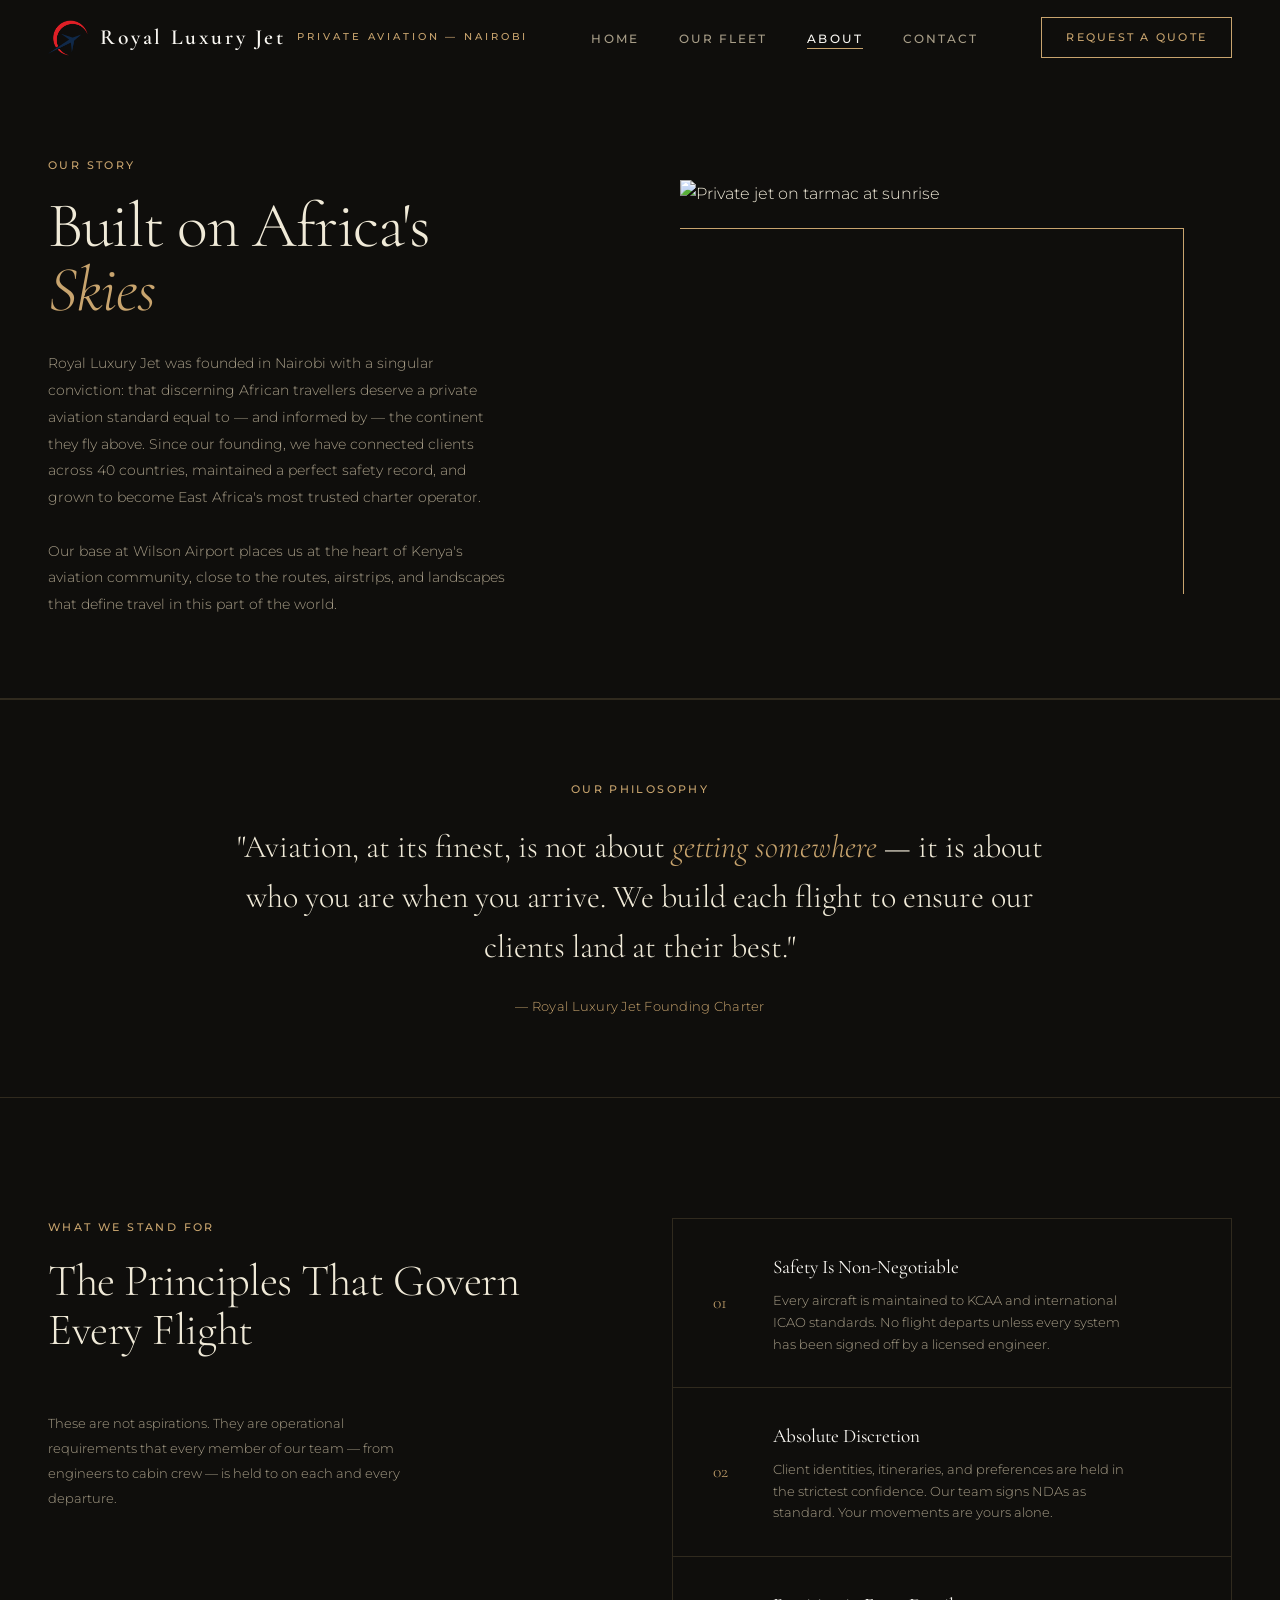
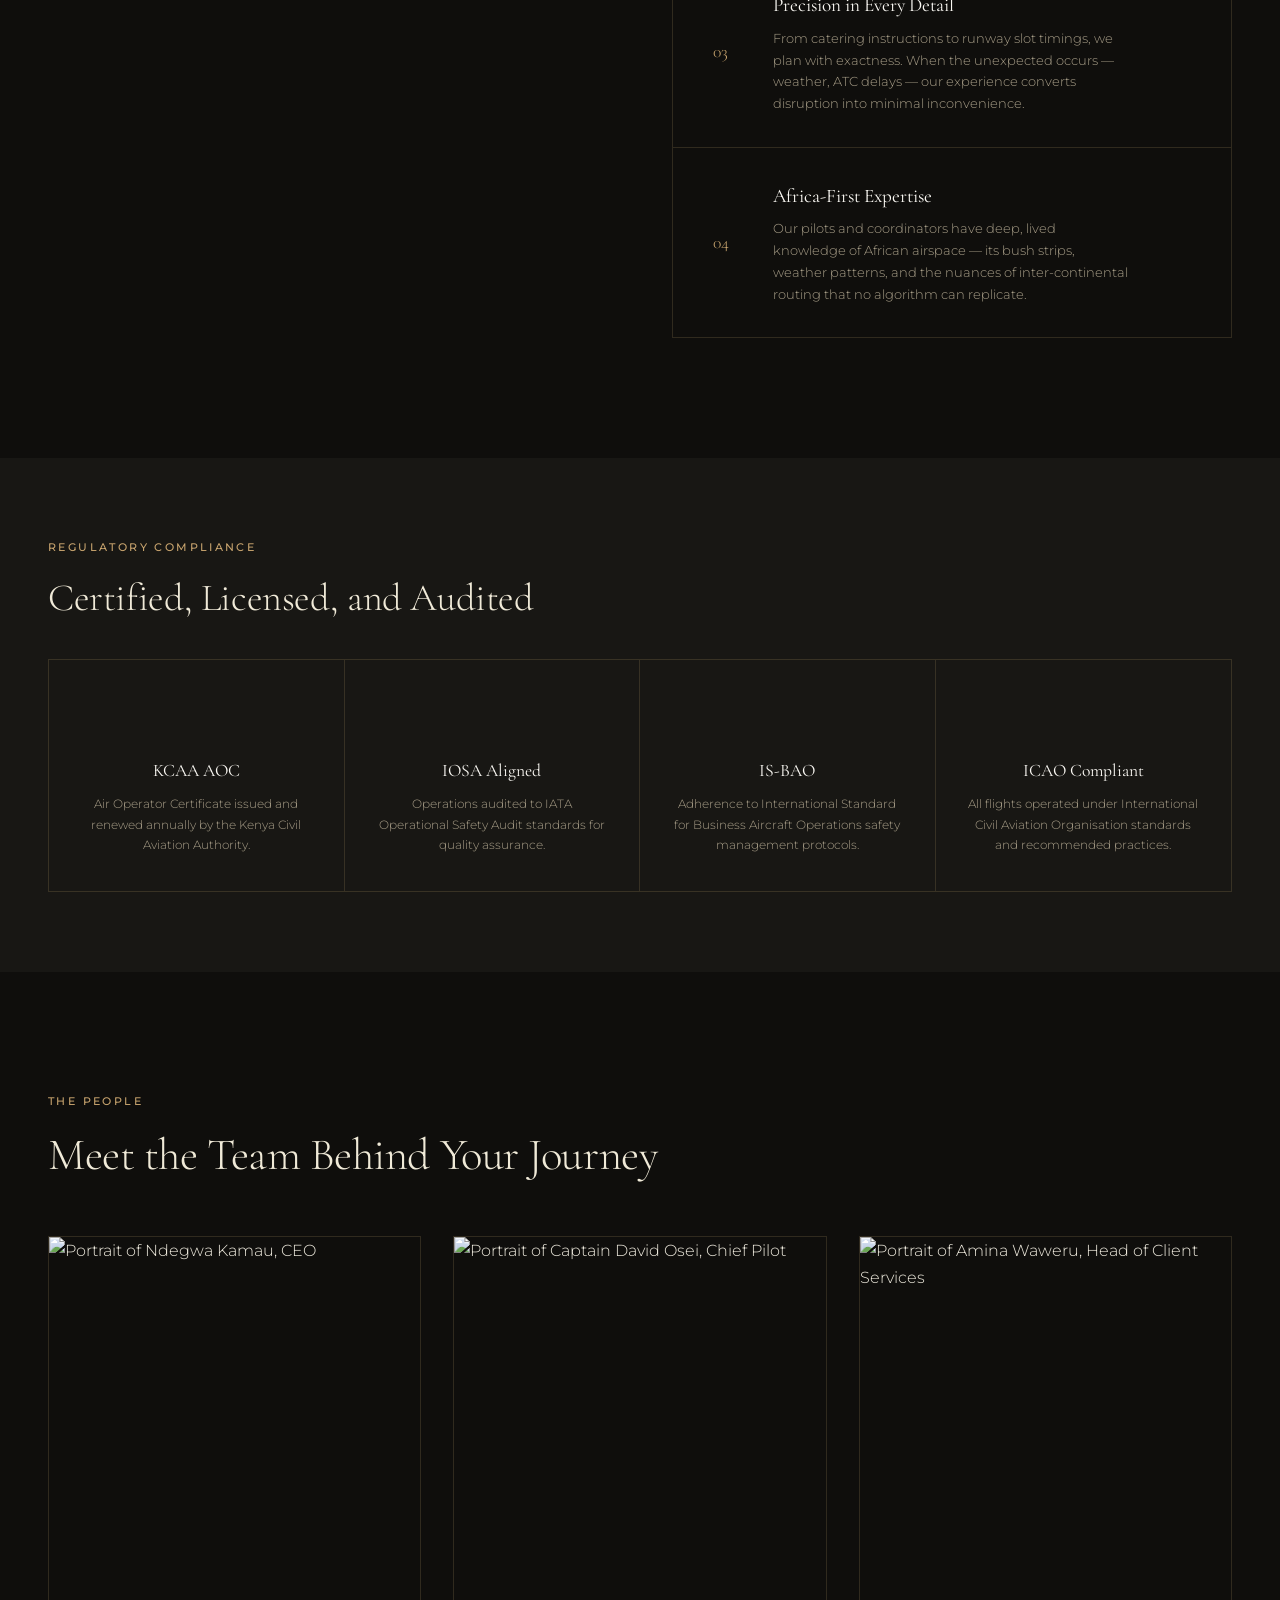
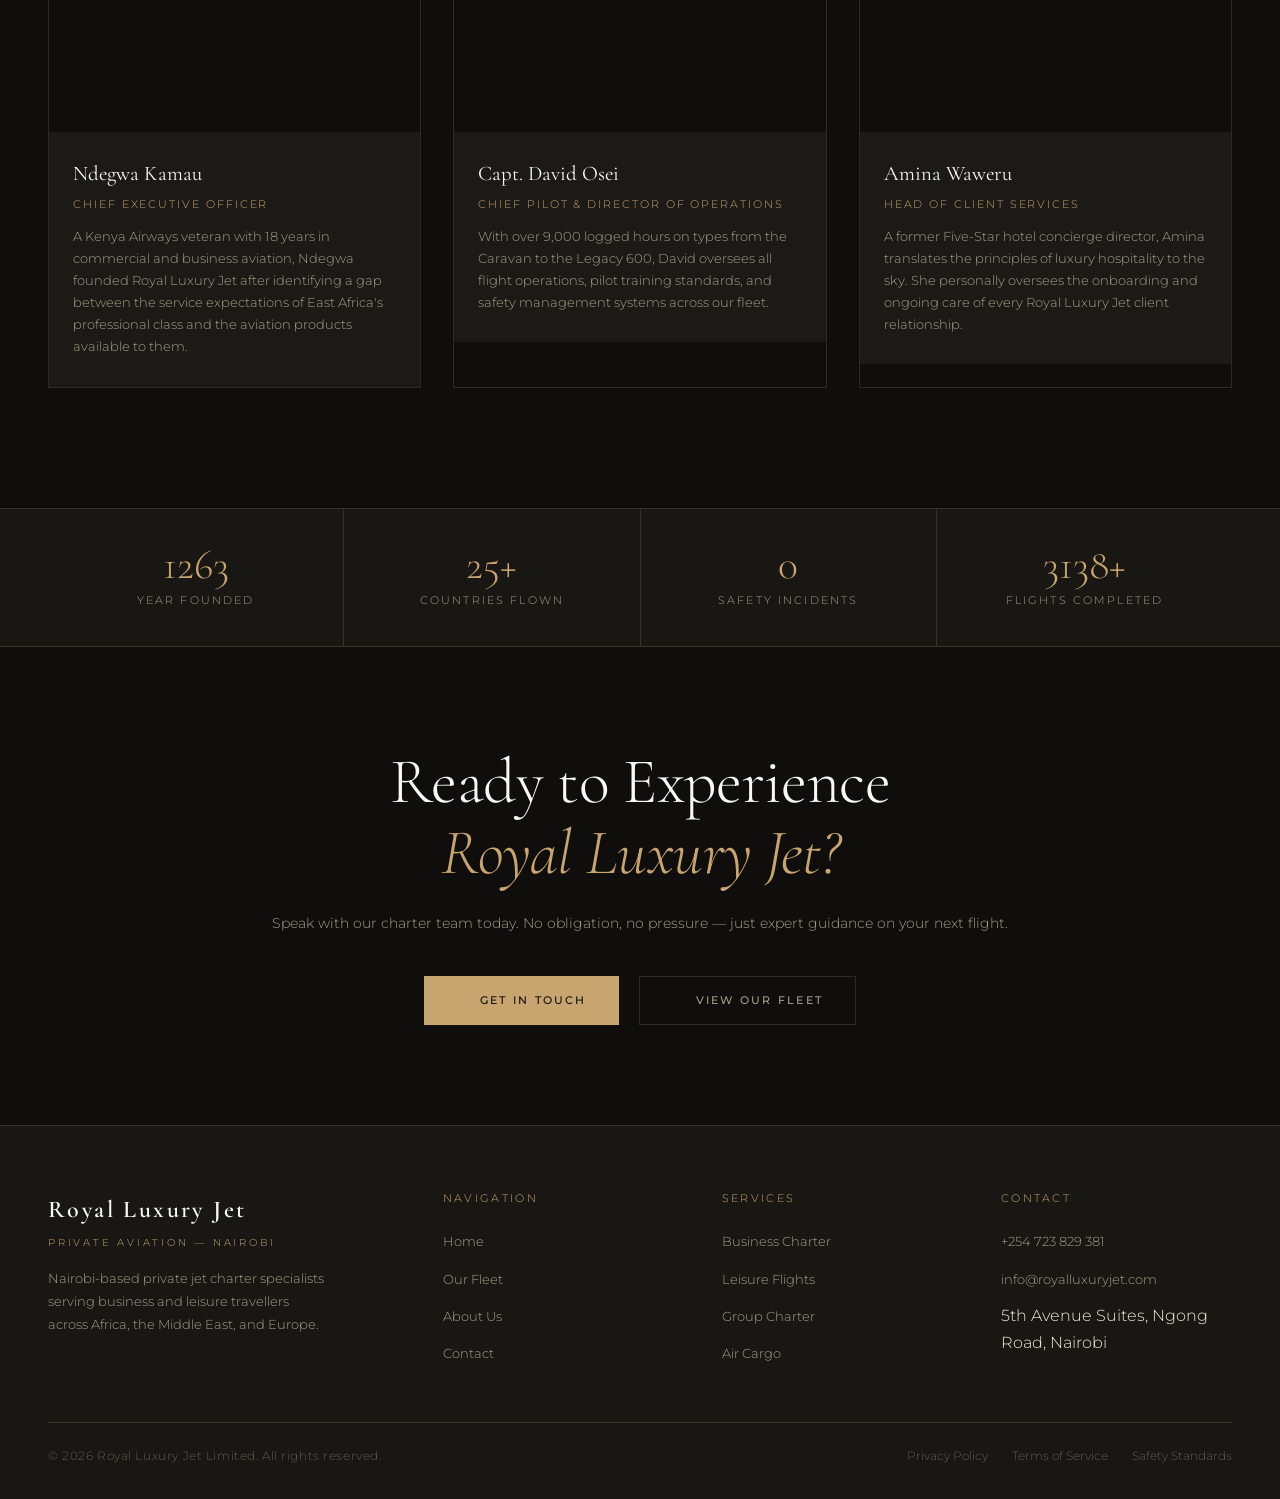
==== commit 562b1975: "Updated name to Royal Luxury Jet and copyright 2026" ====
--- a/about.html
+++ b/about.html
@@ -3,8 +3,8 @@
 <head>
   <meta charset="UTF-8" />
   <meta name="viewport" content="width=device-width, initial-scale=1.0" />
-  <title>About Us — Aventador Jets</title>
-  <meta name="description" content="The story, values, and team behind Aventador Jets — Nairobi's premier private aviation specialists." />
+  <title>About Us — Royal Luxury Jet</title>
+  <meta name="description" content="The story, values, and team behind Royal Luxury Jet — Nairobi's premier private aviation specialists." />
   <link rel="stylesheet" href="style.css" />
   <script src="https://cdn.jsdelivr.net/npm/feather-icons/dist/feather.min.js"></script>
 </head>
@@ -13,9 +13,9 @@
   <!-- ══ NAVIGATION ══════════════════════════════════════════ -->
   <nav class="nav" role="navigation" aria-label="Main navigation">
     <div class="nav__inner">
-      <a href="index.html" class="nav__logo" aria-label="Aventador Jets home">
-        <img src="images/logo.png" alt="Aventador Jets logo" class="nav__logo-img" />
-        <span class="nav__logo-name">Aventador Jets</span>
+      <a href="index.html" class="nav__logo" aria-label="Royal Luxury Jet home">
+        <img src="images/logo.png" alt="Royal Luxury Jet logo" class="nav__logo-img" />
+        <span class="nav__logo-name">Royal Luxury Jet</span>
         <span class="nav__logo-tag">Private Aviation — Nairobi</span>
       </a>
       <ul class="nav__links" role="list">
@@ -49,7 +49,7 @@
             Built on Africa's<br><em>Skies</em>
           </h1>
           <p class="page-hero__body" style="margin-top:28px;">
-            Aventador Jets was founded in Nairobi with a singular conviction: that discerning African travellers deserve a private aviation standard equal to — and informed by — the continent they fly above. Since our founding, we have connected clients across 40 countries, maintained a perfect safety record, and grown to become East Africa's most trusted charter operator.
+            Royal Luxury Jet was founded in Nairobi with a singular conviction: that discerning African travellers deserve a private aviation standard equal to — and informed by — the continent they fly above. Since our founding, we have connected clients across 40 countries, maintained a perfect safety record, and grown to become East Africa's most trusted charter operator.
             <br><br>
             Our base at Wilson Airport places us at the heart of Kenya's aviation community, close to the routes, airstrips, and landscapes that define travel in this part of the world.
           </p>
@@ -75,7 +75,7 @@
           "Aviation, at its finest, is not about <em>getting somewhere</em> — it is about who you are when you arrive. We build each flight to ensure our clients land at their best."
         </blockquote>
         <p class="body-sm" style="margin-top:24px; color:var(--copper);">
-          — Aventador Jets Founding Charter
+          — Royal Luxury Jet Founding Charter
         </p>
       </div>
     </section>
@@ -184,7 +184,7 @@
             <div class="team-card__body">
               <h3 class="team-card__name">Ndegwa Kamau</h3>
               <p class="team-card__role">Chief Executive Officer</p>
-              <p class="team-card__bio">A Kenya Airways veteran with 18 years in commercial and business aviation, Ndegwa founded Aventador Jets after identifying a gap between the service expectations of East Africa's professional class and the aviation products available to them.</p>
+              <p class="team-card__bio">A Kenya Airways veteran with 18 years in commercial and business aviation, Ndegwa founded Royal Luxury Jet after identifying a gap between the service expectations of East Africa's professional class and the aviation products available to them.</p>
             </div>
           </article>
           <article class="team-card fade-up">
@@ -212,7 +212,7 @@
             <div class="team-card__body">
               <h3 class="team-card__name">Amina Waweru</h3>
               <p class="team-card__role">Head of Client Services</p>
-              <p class="team-card__bio">A former Five-Star hotel concierge director, Amina translates the principles of luxury hospitality to the sky. She personally oversees the onboarding and ongoing care of every Aventador Jets client relationship.</p>
+              <p class="team-card__bio">A former Five-Star hotel concierge director, Amina translates the principles of luxury hospitality to the sky. She personally oversees the onboarding and ongoing care of every Royal Luxury Jet client relationship.</p>
             </div>
           </article>
         </div>
@@ -245,7 +245,7 @@
     <section class="cta-banner" aria-label="Call to action">
       <div class="container cta-banner__inner">
         <h2 class="cta-banner__title display">
-          Ready to Experience<br><em>Aventador Jets?</em>
+          Ready to Experience<br><em>Royal Luxury Jet?</em>
         </h2>
         <p class="cta-banner__sub">Speak with our charter team today. No obligation, no pressure — just expert guidance on your next flight.</p>
         <div class="cta-banner__actions">
@@ -265,7 +265,7 @@
     <div class="container">
       <div class="footer__top">
         <div>
-          <div class="footer__brand-name">Aventador Jets</div>
+          <div class="footer__brand-name">Royal Luxury Jet</div>
           <div class="footer__brand-tag">Private Aviation — Nairobi</div>
           <p class="footer__brand-body">Nairobi-based private jet charter specialists serving business and leisure travellers across Africa, the Middle East, and Europe.</p>
         </div>
@@ -291,13 +291,13 @@
           <div class="footer__col-title">Contact</div>
           <ul class="footer__links" role="list">
             <li><a href="tel:+254723829381">+254 723 829 381</a></li>
-            <li><a href="mailto:info@aventador-jets.com">info@aventador-jets.com</a></li>
+            <li><a href="mailto:info@royalluxuryjet.com">info@royalluxuryjet.com</a></li>
             <li>5th Avenue Suites, Ngong Road, Nairobi</li>
           </ul>
         </div>
       </div>
       <div class="footer__bottom">
-        <span class="footer__copy">&copy; 2025 Aventador Jets Limited. All rights reserved.</span>
+        <span class="footer__copy">&copy; 2026 Royal Luxury Jet Limited. All rights reserved.</span>
         <div class="footer__legal">
           <a href="#">Privacy Policy</a>
           <a href="#">Terms of Service</a>
--- a/style.css
+++ b/style.css
@@ -1,5 +1,5 @@
 /* ============================================================
-   AVENTADOR JETS — Global Stylesheet
+   ROYAL LUXURY JET — Global Stylesheet
    Palette: Deep charcoal / warm ivory / copper-bronze accent
    ============================================================ */
 
@@ -1266,23 +1266,34 @@
    RESPONSIVE
    ============================================================ */
 @media (max-width: 1100px) {
-  .grid-3, .fleet-grid, .team__grid { grid-template-columns: repeat(2, 1fr); }
+  .grid-3, .fleet-grid, .team__grid, .testimonial-grid { grid-template-columns: repeat(2, 1fr); }
   .footer__top { grid-template-columns: 1fr 1fr; }
   .cert__list { grid-template-columns: repeat(2, 1fr); }
   .cert-item:nth-child(2) { border-right: none; }
   .cert-item { border-bottom: 1px solid var(--border); }
   .cert-item:nth-last-child(-n+2) { border-bottom: none; }
+  .hero__scroll { right: 24px; }
 }
 @media (max-width: 860px) {
-  .container { padding: 0 24px; }
-  .hero__content { padding: 0 24px 80px; }
-  .section { padding: 80px 0; }
-  .grid-2, .quote__inner, .contact__grid, .page-hero__inner { grid-template-columns: 1fr; gap: 40px; }
-  .services__header { flex-direction: column; align-items: flex-start; gap: 20px; }
+  .container { padding: 0 20px; }
+  .hero__content { padding: 0 20px 70px; }
+  .section { padding: 70px 0; }
+  .section--sm { padding: 55px 0; }
+  .grid-2, .quote__inner, .contact__grid, .page-hero__inner { grid-template-columns: 1fr; gap: 36px; }
+  .services__header { flex-direction: column; align-items: flex-start; gap: 24px; }
   .fleet-grid, .team__grid, .testimonial-grid { grid-template-columns: 1fr; }
   .why__grid { grid-template-columns: 1fr; }
-  .why__item:nth-child(2n) { border-right: 1px solid var(--border); }
+  .why__item:nth-child(2n) { border-right: none; }
   .why__item { border-right: none; }
+  .hero__scroll { display: none; }
+  .hero__headline { font-size: clamp(2.6rem, 8vw, 4.2rem); }
+  .hero__sub { max-width: 100%; }
+  .hero__actions { justify-content: flex-start; }
+  .fleet-card__stats { grid-template-columns: 1fr; }
+  .fleet-card__body { padding: 24px; }
+  .fleet__image-caption { padding: 24px 20px 18px; }
+  .fleet__specs { gap: 12px; }
+  .contact__map { aspect-ratio: 16 / 10; }
   .stats__inner { flex-wrap: wrap; }
   .stats__item { flex: 0 0 50%; border-bottom: 1px solid var(--border); }
   .stats__item:nth-child(2n) { border-right: none; }
@@ -1294,4 +1305,38 @@
   .form__row { grid-template-columns: 1fr; }
   .cert__list { grid-template-columns: 1fr; }
   .cert-item { border-right: none !important; }
+}
+@media (max-width: 640px) {
+  .container { padding: 0 16px; }
+  .section { padding: 60px 0; }
+  .section--sm { padding: 45px 0; }
+  .nav__inner { padding: 0 16px; }
+  .nav__logo { gap: 10px; }
+  .nav__logo-name { font-size: 1.2rem; }
+  .nav__logo-tag { display: none; }
+  .nav__hamburger { padding: 8px; }
+  .nav__mobile { padding: 32px 20px; align-items: flex-start; justify-content: flex-start; gap: 24px; }
+  .nav__mobile .nav__link { font-size: 1rem; text-align: left; }
+  .service-card { padding: 32px 24px; }
+  .why__item { padding: 30px 24px; }
+  .contact__detail { flex-direction: column; align-items: flex-start; }
+  .contact__detail-icon { width: 36px; height: 36px; }
+  .form__label { font-size: 0.72rem; }
+  .form__input, .form__select, .form__textarea { padding: 14px 14px; }
+  .form__submit { padding: 16px; }
+  .footer__bottom { flex-direction: column; align-items: stretch; }
+  .footer__legal { justify-content: space-between; width: 100%; flex-wrap: wrap; gap: 12px; }
+  .cta-banner { padding: 70px 0; }
+  .cta-banner__title { font-size: clamp(2rem, 7vw, 3.6rem); }
+}
+@media (max-width: 500px) {
+  .hero__headline { font-size: clamp(2.1rem, 8vw, 2.8rem); }
+  .hero__sub { font-size: 0.92rem; }
+  .dest-card { min-width: 220px; height: 300px; }
+  .dest-card__city { font-size: 1.7rem; }
+  .hero__actions { gap: 14px; }
+  .fleet-card__stats { gap: 14px; }
+  .page-hero__img-frame { bottom: -10px; left: -10px; width: calc(100% - 20px); height: calc(100% - 20px); }
+  .footer__copy { text-align: center; width: 100%; }
+  .footer__legal { flex-direction: column; align-items: stretch; gap: 10px; }
 }
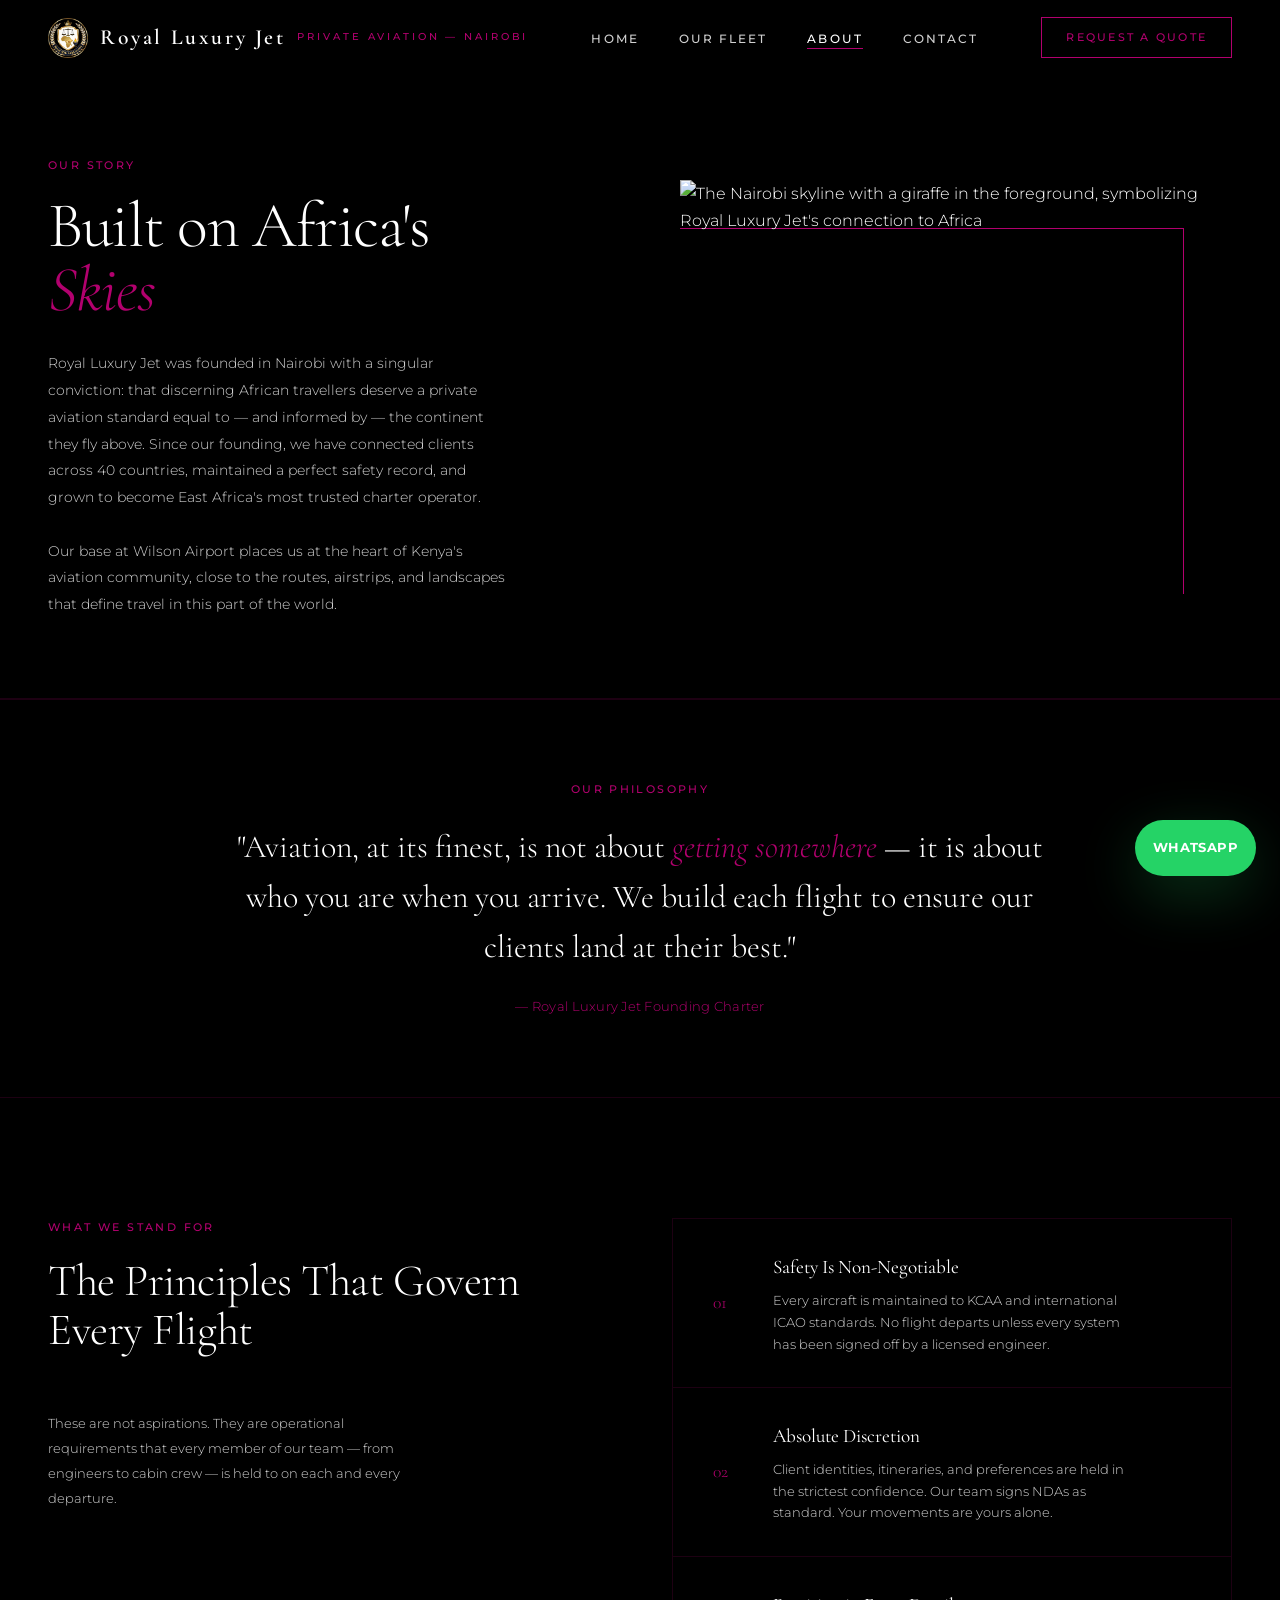
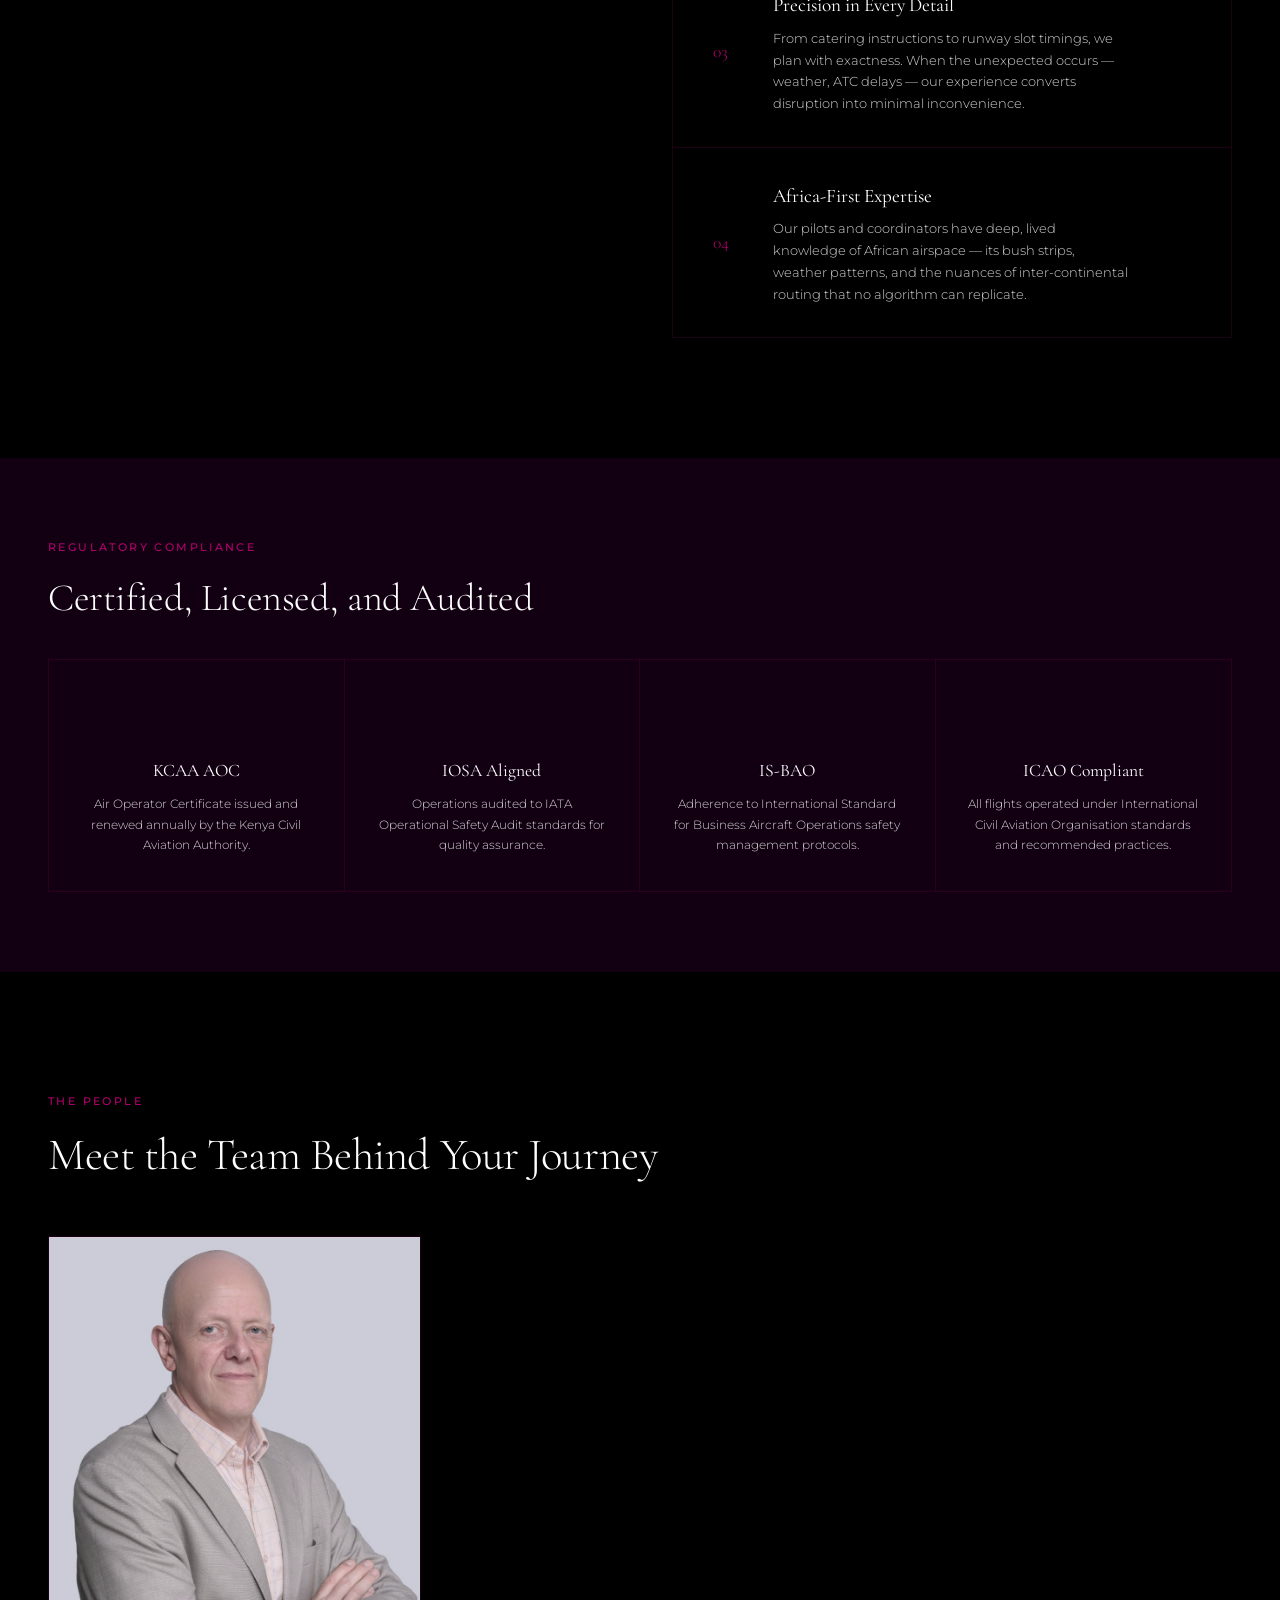
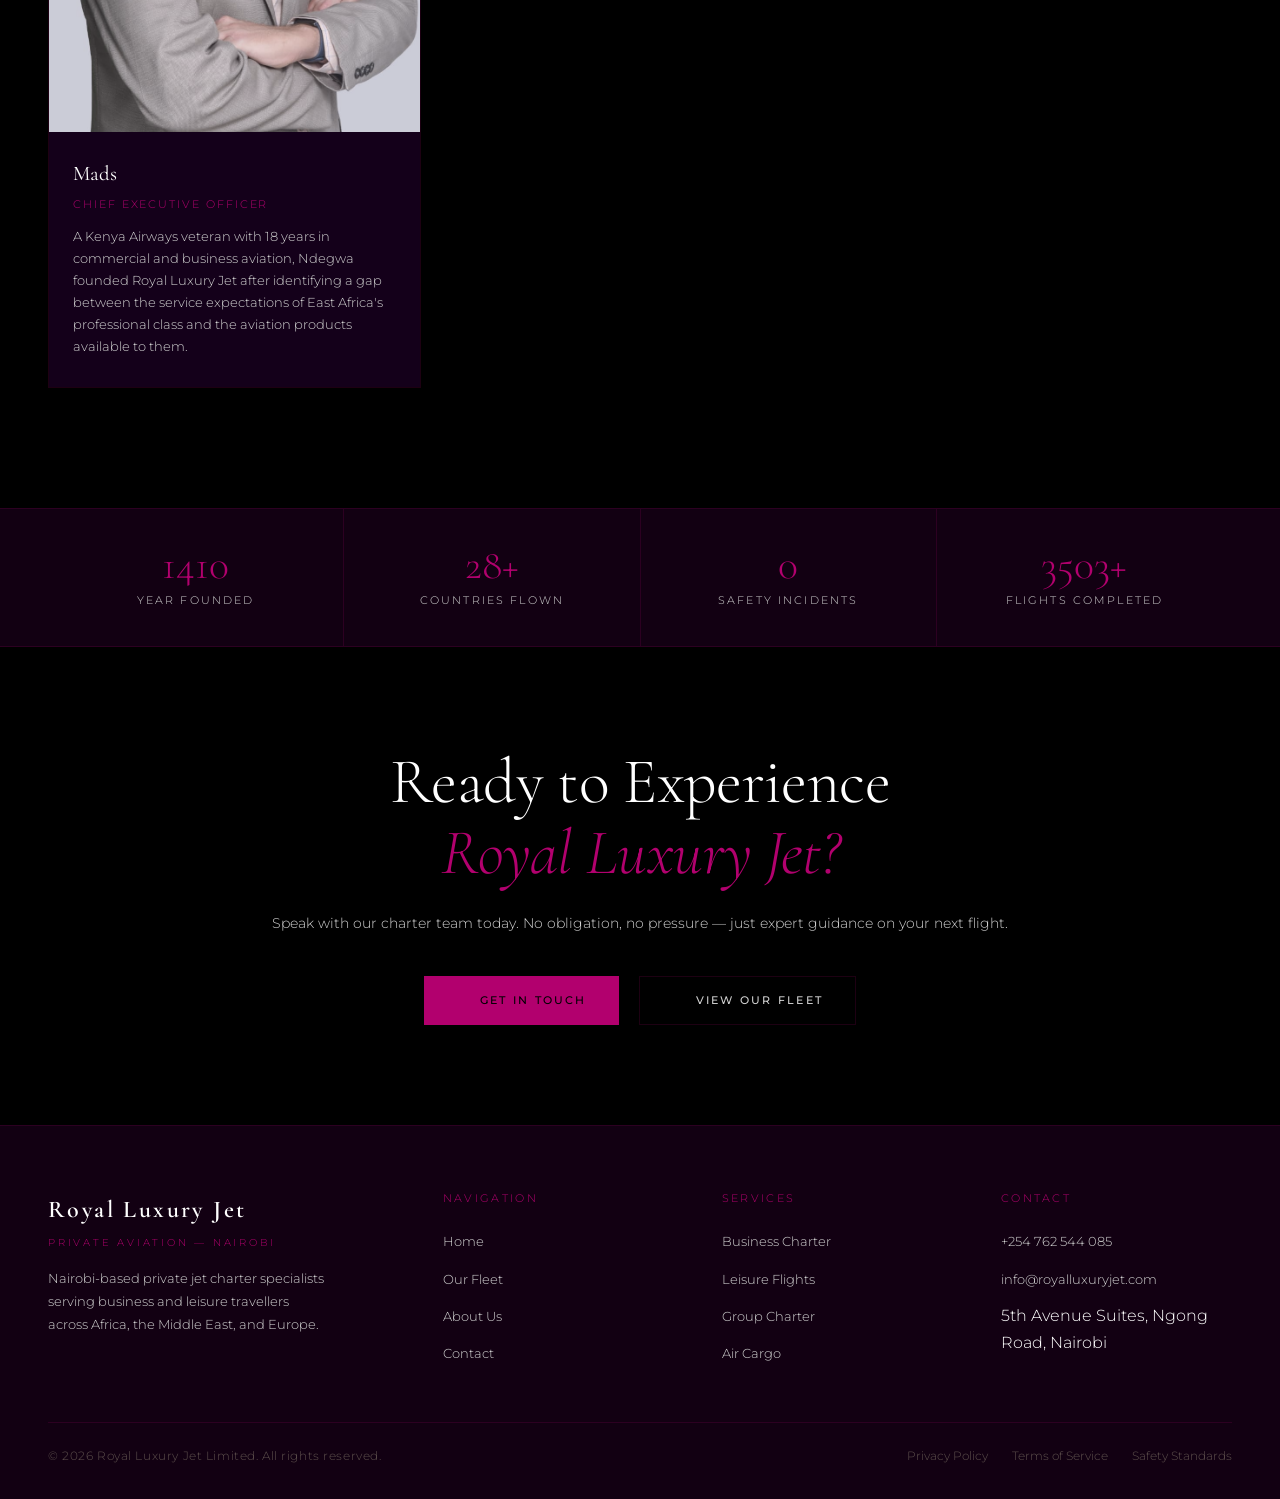
==== commit 8dd73863: "changed name and added WhatsApp FAB" ====
--- a/about.html
+++ b/about.html
@@ -38,6 +38,8 @@
     <a href="contact.html" class="nav__cta">Request a Quote</a>
   </div>
 
+  <a href="https://wa.me/254762544085" class="fab" aria-label="Chat on WhatsApp" target="_blank" rel="noreferrer noopener">WhatsApp</a>
+
   <main>
 
     <!-- ══ PAGE HERO ══════════════════════════════════════════ -->
@@ -56,8 +58,8 @@
         </div>
         <div class="page-hero__img fade-up">
           <img
-            src="https://images.unsplash.com/photo-1534430480872-3498386e7856?w=900&auto=format&fit=crop&q=80"
-            alt="Private jet on tarmac at sunrise"
+            src="images/nairobi.jpg"
+            alt="The Nairobi skyline with a giraffe in the foreground, symbolizing Royal Luxury Jet's connection to Africa"
             loading="lazy"
           />
           <div class="page-hero__img-frame" aria-hidden="true"></div>
@@ -176,45 +178,16 @@
           <article class="team-card fade-up">
             <div class="team-card__img">
               <img
-                src="https://images.unsplash.com/photo-1580489944761-15a19d654956?w=500&auto=format&fit=crop&q=80"
-                alt="Portrait of Ndegwa Kamau, CEO"
+                src="images/Mads.jpeg"
+                alt="Portrait of Mads, CEO"
                 loading="lazy"
               />
             </div>
             <div class="team-card__body">
-              <h3 class="team-card__name">Ndegwa Kamau</h3>
+              <h3 class="team-card__name">Mads</h3>
               <p class="team-card__role">Chief Executive Officer</p>
               <p class="team-card__bio">A Kenya Airways veteran with 18 years in commercial and business aviation, Ndegwa founded Royal Luxury Jet after identifying a gap between the service expectations of East Africa's professional class and the aviation products available to them.</p>
             </div>
-          </article>
-          <article class="team-card fade-up">
-            <div class="team-card__img">
-              <img
-                src="https://images.unsplash.com/photo-1472099645785-5658abf4ff4e?w=500&auto=format&fit=crop&q=80"
-                alt="Portrait of Captain David Osei, Chief Pilot"
-                loading="lazy"
-              />
-            </div>
-            <div class="team-card__body">
-              <h3 class="team-card__name">Capt. David Osei</h3>
-              <p class="team-card__role">Chief Pilot & Director of Operations</p>
-              <p class="team-card__bio">With over 9,000 logged hours on types from the Caravan to the Legacy 600, David oversees all flight operations, pilot training standards, and safety management systems across our fleet.</p>
-            </div>
-          </article>
-          <article class="team-card fade-up">
-            <div class="team-card__img">
-              <img
-                src="https://images.unsplash.com/photo-1573497019940-1c28c88b4f3e?w=500&auto=format&fit=crop&q=80"
-                alt="Portrait of Amina Waweru, Head of Client Services"
-                loading="lazy"
-              />
-            </div>
-            <div class="team-card__body">
-              <h3 class="team-card__name">Amina Waweru</h3>
-              <p class="team-card__role">Head of Client Services</p>
-              <p class="team-card__bio">A former Five-Star hotel concierge director, Amina translates the principles of luxury hospitality to the sky. She personally oversees the onboarding and ongoing care of every Royal Luxury Jet client relationship.</p>
-            </div>
-          </article>
         </div>
       </div>
     </section>
@@ -290,7 +263,7 @@
         <div>
           <div class="footer__col-title">Contact</div>
           <ul class="footer__links" role="list">
-            <li><a href="tel:+254723829381">+254 723 829 381</a></li>
+            <li><a href="tel:+254762544085">+254 762 544 085</a></li>
             <li><a href="mailto:info@royalluxuryjet.com">info@royalluxuryjet.com</a></li>
             <li>5th Avenue Suites, Ngong Road, Nairobi</li>
           </ul>
--- a/style.css
+++ b/style.css
@@ -1,21 +1,21 @@
 /* ============================================================
    ROYAL LUXURY JET — Global Stylesheet
-   Palette: Deep charcoal / warm ivory / copper-bronze accent
+   Palette: Black / white / magnetic magenta accent
    ============================================================ */
 
 @import url('https://fonts.googleapis.com/css2?family=Cormorant+Garamond:ital,wght@0,300;0,400;0,600;1,300;1,400&family=Montserrat:wght@300;400;500;600&display=swap');
 
 /* ── Variables ─────────────────────────────────────────────── */
 :root {
-  --bg:          #0f0e0c;
-  --bg-mid:      #181714;
-  --bg-card:     #1c1a17;
-  --border:      rgba(200, 170, 110, 0.18);
-  --ivory:       #f0ead8;
-  --ivory-dim:   #a89e88;
-  --copper:      #c8a46e;
-  --copper-dark: #9e7c47;
-  --white:       #faf8f3;
+  --bg:          #000000;
+  --bg-mid:      #120012;
+  --bg-card:     #14001a;
+  --border:      rgba(178, 0, 110, 0.16);
+  --ivory:       #ffffff;
+  --ivory-dim:   #d1d1d1;
+  --copper:      #b2006e;
+  --copper-dark: #70246f;
+  --white:       #ffffff;
   --ff-display:  'Cormorant Garamond', Georgia, serif;
   --ff-body:     'Montserrat', sans-serif;
   --radius:      2px;
@@ -243,6 +243,34 @@
 }
 .btn svg { width: 14px; height: 14px; flex-shrink: 0; }
 
+.fab {
+  position: fixed;
+  right: 24px;
+  bottom: 24px;
+  z-index: 120;
+  display: inline-flex;
+  align-items: center;
+  justify-content: center;
+  min-width: 56px;
+  min-height: 56px;
+  padding: 16px 18px;
+  border-radius: 999px;
+  background: #25D366;
+  color: #fff;
+  font-size: 0.8rem;
+  font-weight: 700;
+  letter-spacing: 0.03em;
+  text-transform: uppercase;
+  text-decoration: none;
+  box-shadow: 0 18px 60px rgba(37, 211, 102, 0.24);
+  transition: transform var(--transition), box-shadow var(--transition), filter var(--transition);
+}
+.fab:hover,
+.fab:focus-visible {
+  transform: translateY(-3px);
+  box-shadow: 0 24px 78px rgba(37, 211, 102, 0.28);
+}
+
 /* ============================================================
    HERO
    ============================================================ */
@@ -257,7 +285,7 @@
   position: absolute;
   inset: 0;
   background: 
-    linear-gradient(to bottom, rgba(15,14,12,0.3) 0%, rgba(15,14,12,0.1) 40%, rgba(15,14,12,0.75) 80%, var(--bg) 100%),
+    linear-gradient(to bottom, rgba(0,0,0,0.3) 0%, rgba(0,0,0,0.1) 40%, rgba(0,0,0,0.75) 80%, var(--bg) 100%),
     url('https://images.unsplash.com/photo-1540962351504-03099e0a754b?w=1800&auto=format&fit=crop&q=80') center/cover no-repeat;
   transform: scale(1.04);
   animation: heroZoom 18s ease-in-out infinite alternate;
@@ -354,7 +382,7 @@
   transition: background var(--transition);
 }
 .stats__item:last-child { border-right: none; }
-.stats__item:hover { background: rgba(200,164,110,0.04); }
+.stats__item:hover { background: rgba(178,0,110,0.04); }
 .stats__num {
   font-family: var(--ff-display);
   font-size: 2.6rem;
@@ -405,12 +433,12 @@
   content: '';
   position: absolute;
   inset: 0;
-  background: linear-gradient(135deg, rgba(200,164,110,0.06) 0%, transparent 60%);
+  background: linear-gradient(135deg, rgba(178,0,110,0.06) 0%, transparent 60%);
   opacity: 0;
   transition: opacity var(--transition);
 }
 .service-card:hover {
-  border-color: rgba(200,164,110,0.5);
+  border-color: rgba(178,0,110,0.5);
   transform: translateY(-4px);
 }
 .service-card:hover::before { opacity: 1; }
@@ -426,7 +454,7 @@
   font-family: var(--ff-display);
   font-size: 4rem;
   font-weight: 300;
-  color: rgba(200,164,110,0.07);
+  color: rgba(178,0,110,0.07);
   line-height: 1;
   user-select: none;
 }
@@ -480,7 +508,7 @@
   position: absolute;
   bottom: 0; left: 0; right: 0;
   padding: 32px 28px 24px;
-  background: linear-gradient(to top, rgba(15,14,12,0.88), transparent);
+  background: linear-gradient(to top, rgba(0,0,0,0.88), transparent);
 }
 .fleet__image-caption h4 {
   font-family: var(--ff-display);
@@ -518,7 +546,7 @@
   transition: border-color var(--transition), transform var(--transition);
 }
 .fleet-card:hover {
-  border-color: rgba(200,164,110,0.5);
+  border-color: rgba(178,0,110,0.5);
   transform: translateY(-4px);
 }
 .fleet-card__img {
@@ -589,7 +617,7 @@
   border-bottom: 1px solid var(--border);
   transition: background var(--transition);
 }
-.why__item:hover { background: rgba(200,164,110,0.04); }
+.why__item:hover { background: rgba(178,0,110,0.04); }
 .why__item:nth-child(2n) { border-right: none; }
 .why__item:nth-child(n+3) { border-bottom: none; }
 .why__icon {
@@ -638,11 +666,11 @@
 .dest-card__overlay {
   position: absolute;
   inset: 0;
-  background: linear-gradient(to top, rgba(15,14,12,0.9) 0%, transparent 55%);
+  background: linear-gradient(to top, rgba(0,0,0,0.9) 0%, transparent 55%);
   transition: background var(--transition);
 }
 .dest-card:hover .dest-card__overlay {
-  background: linear-gradient(to top, rgba(15,14,12,0.95) 0%, rgba(15,14,12,0.25) 55%);
+  background: linear-gradient(to top, rgba(0,0,0,0.95) 0%, rgba(0,0,0,0.25) 55%);
 }
 .dest-card__info {
   position: absolute;
@@ -884,7 +912,7 @@
   transition: background var(--transition);
 }
 .value-item:last-child { border-bottom: none; }
-.value-item:hover { background: rgba(200,164,110,0.04); }
+.value-item:hover { background: rgba(178,0,110,0.04); }
 .value-item__num {
   font-family: var(--ff-display);
   font-size: 1.1rem;
@@ -928,7 +956,7 @@
   overflow: hidden;
   transition: border-color var(--transition);
 }
-.team-card:hover { border-color: rgba(200,164,110,0.45); }
+.team-card:hover { border-color: rgba(178,0,110,0.45); }
 .team-card__img {
   aspect-ratio: 3/4;
   overflow: hidden;
@@ -983,7 +1011,7 @@
   transition: background var(--transition);
 }
 .cert-item:last-child { border-right: none; }
-.cert-item:hover { background: rgba(200,164,110,0.04); }
+.cert-item:hover { background: rgba(178,0,110,0.04); }
 .cert-item__icon {
   width: 36px; height: 36px;
   color: var(--copper);
@@ -1168,7 +1196,7 @@
   background: var(--bg-card);
   transition: border-color var(--transition);
 }
-.testimonial-card:hover { border-color: rgba(200,164,110,0.4); }
+.testimonial-card:hover { border-color: rgba(178,0,110,0.4); }
 .testimonial-card__quote {
   font-family: var(--ff-display);
   font-size: 2.5rem;
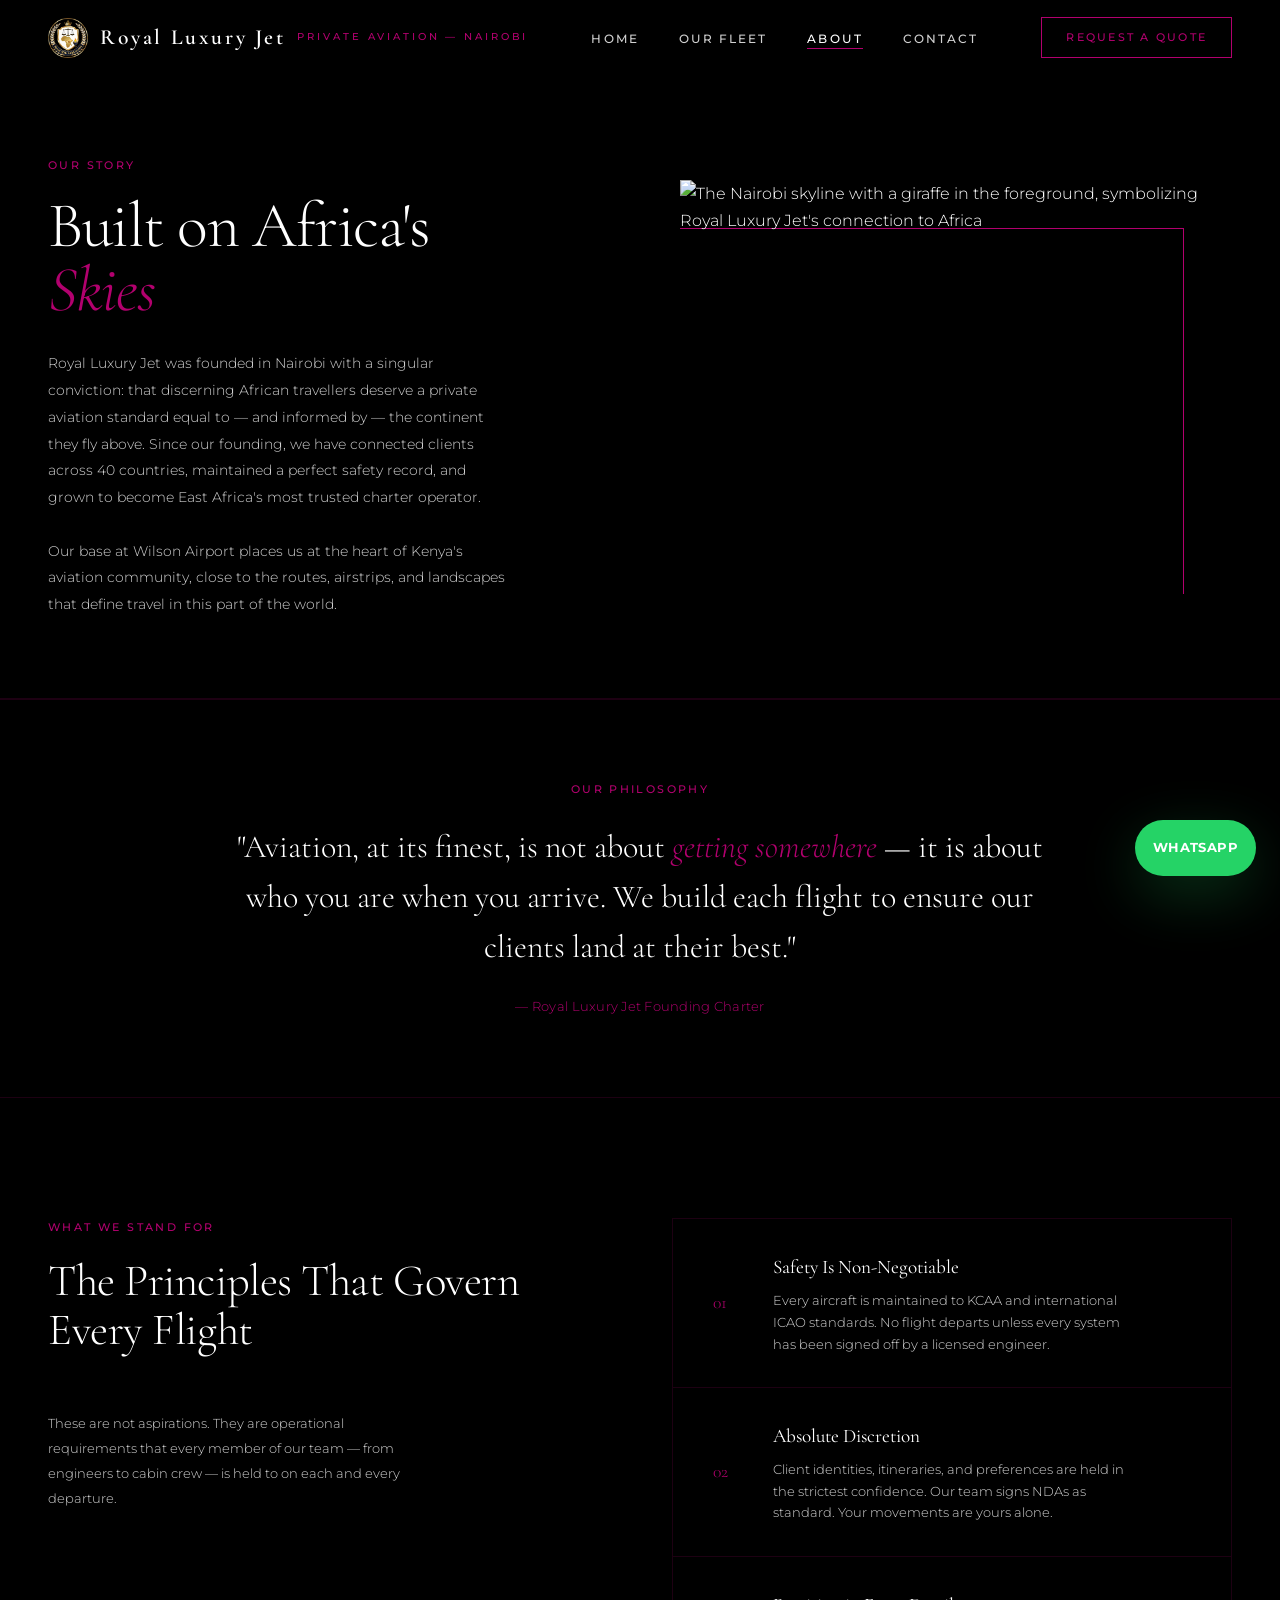
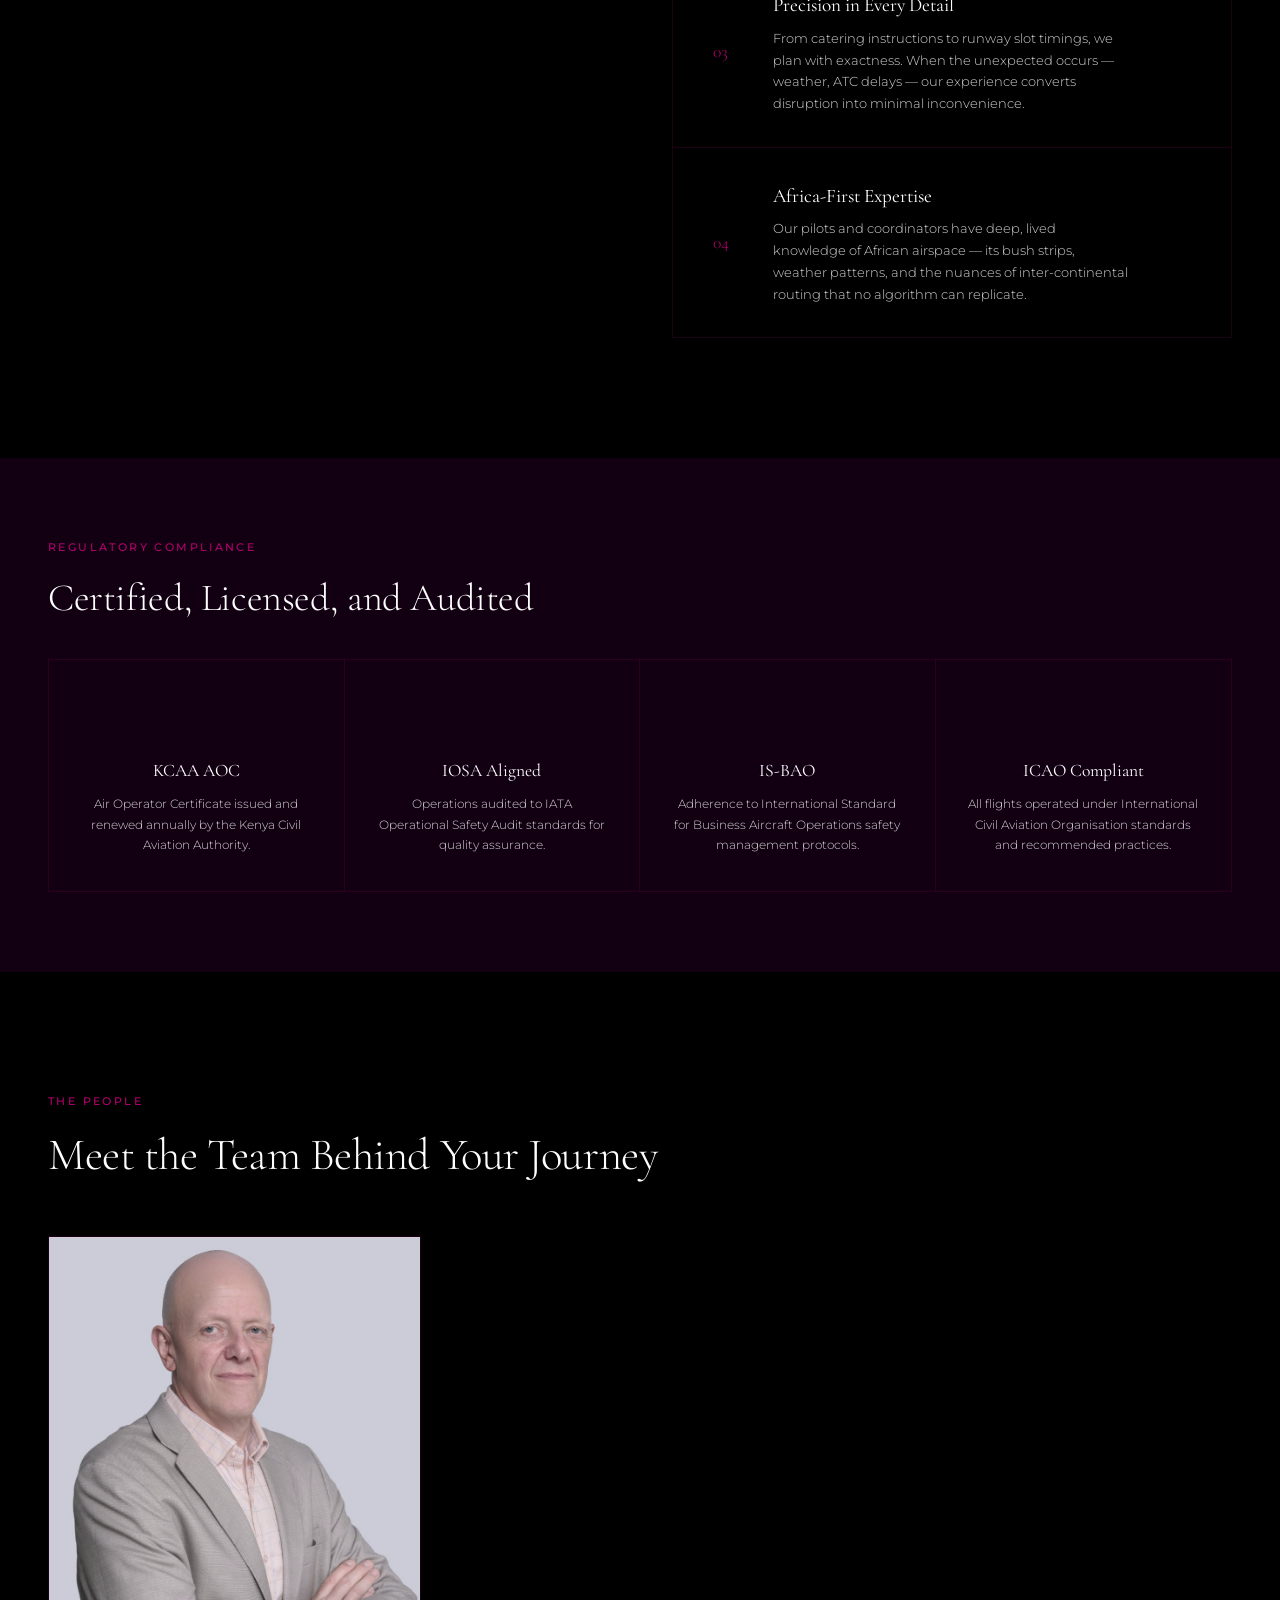
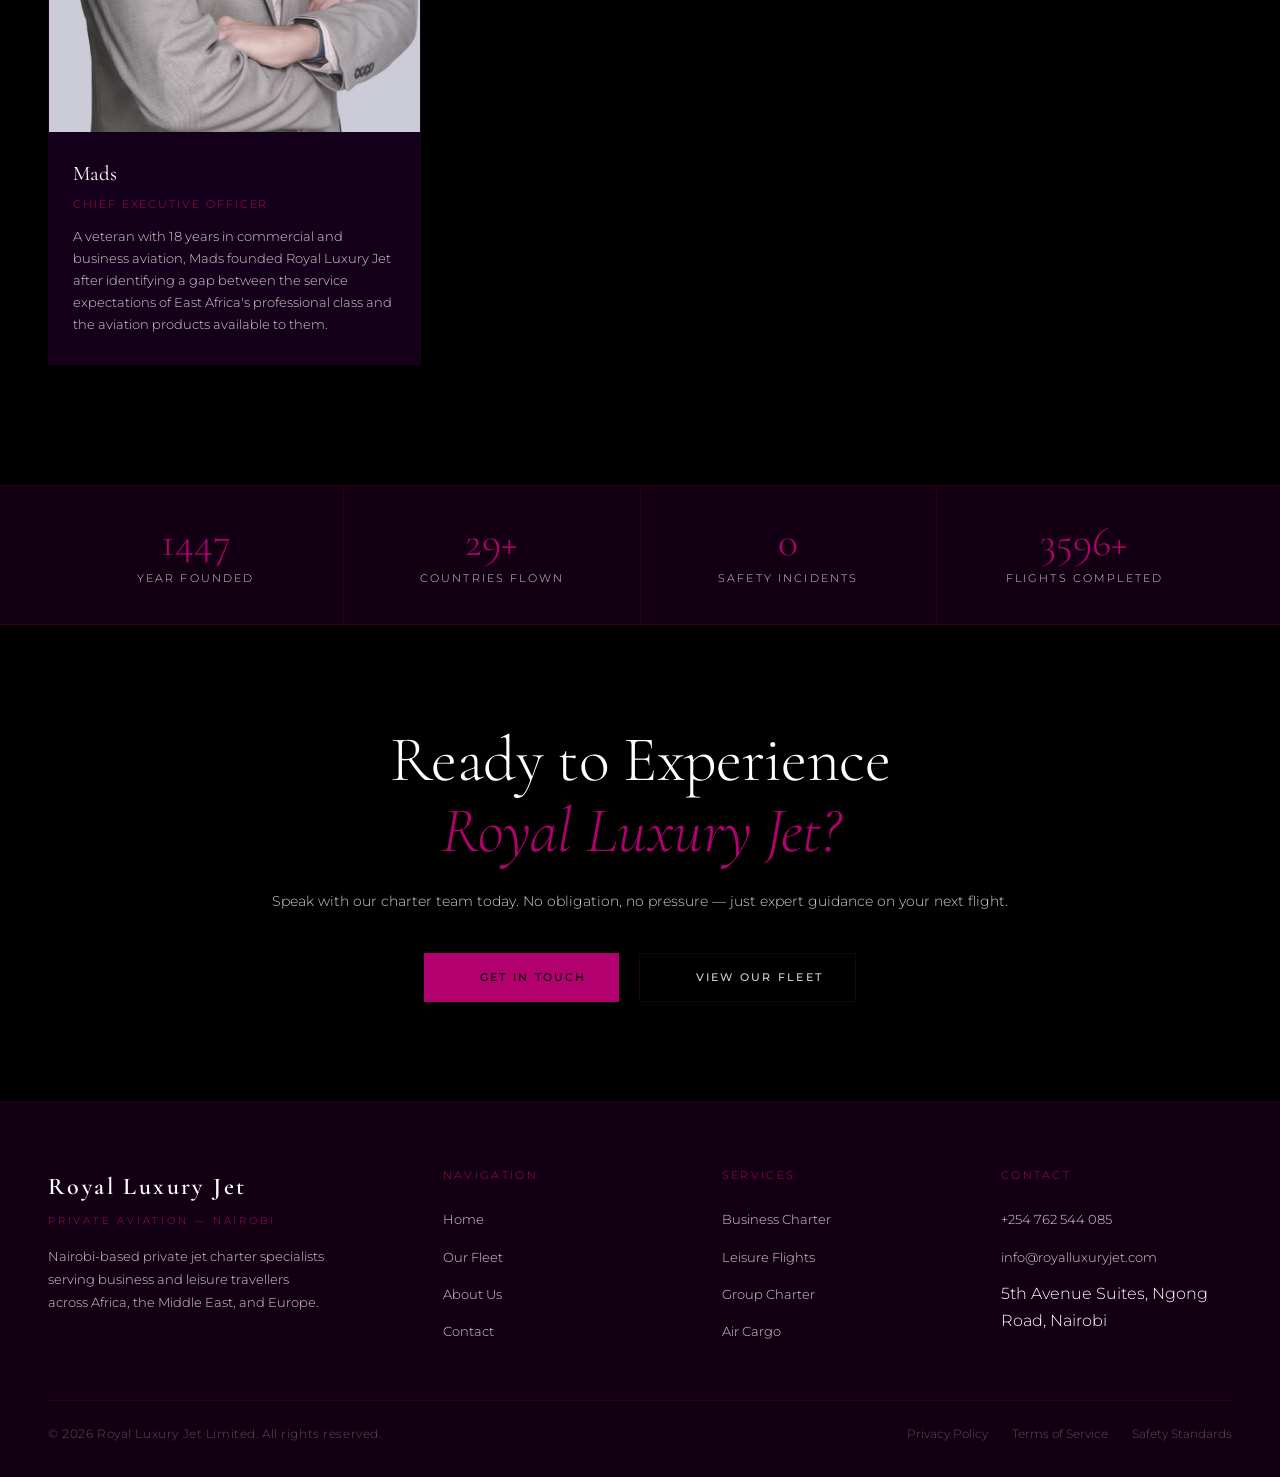
==== commit 7968f56b: "Fixed Kenya Airways" ====
--- a/about.html
+++ b/about.html
@@ -186,7 +186,7 @@
             <div class="team-card__body">
               <h3 class="team-card__name">Mads</h3>
               <p class="team-card__role">Chief Executive Officer</p>
-              <p class="team-card__bio">A Kenya Airways veteran with 18 years in commercial and business aviation, Ndegwa founded Royal Luxury Jet after identifying a gap between the service expectations of East Africa's professional class and the aviation products available to them.</p>
+              <p class="team-card__bio">A veteran with 18 years in commercial and business aviation, Mads founded Royal Luxury Jet after identifying a gap between the service expectations of East Africa's professional class and the aviation products available to them.</p>
             </div>
         </div>
       </div>
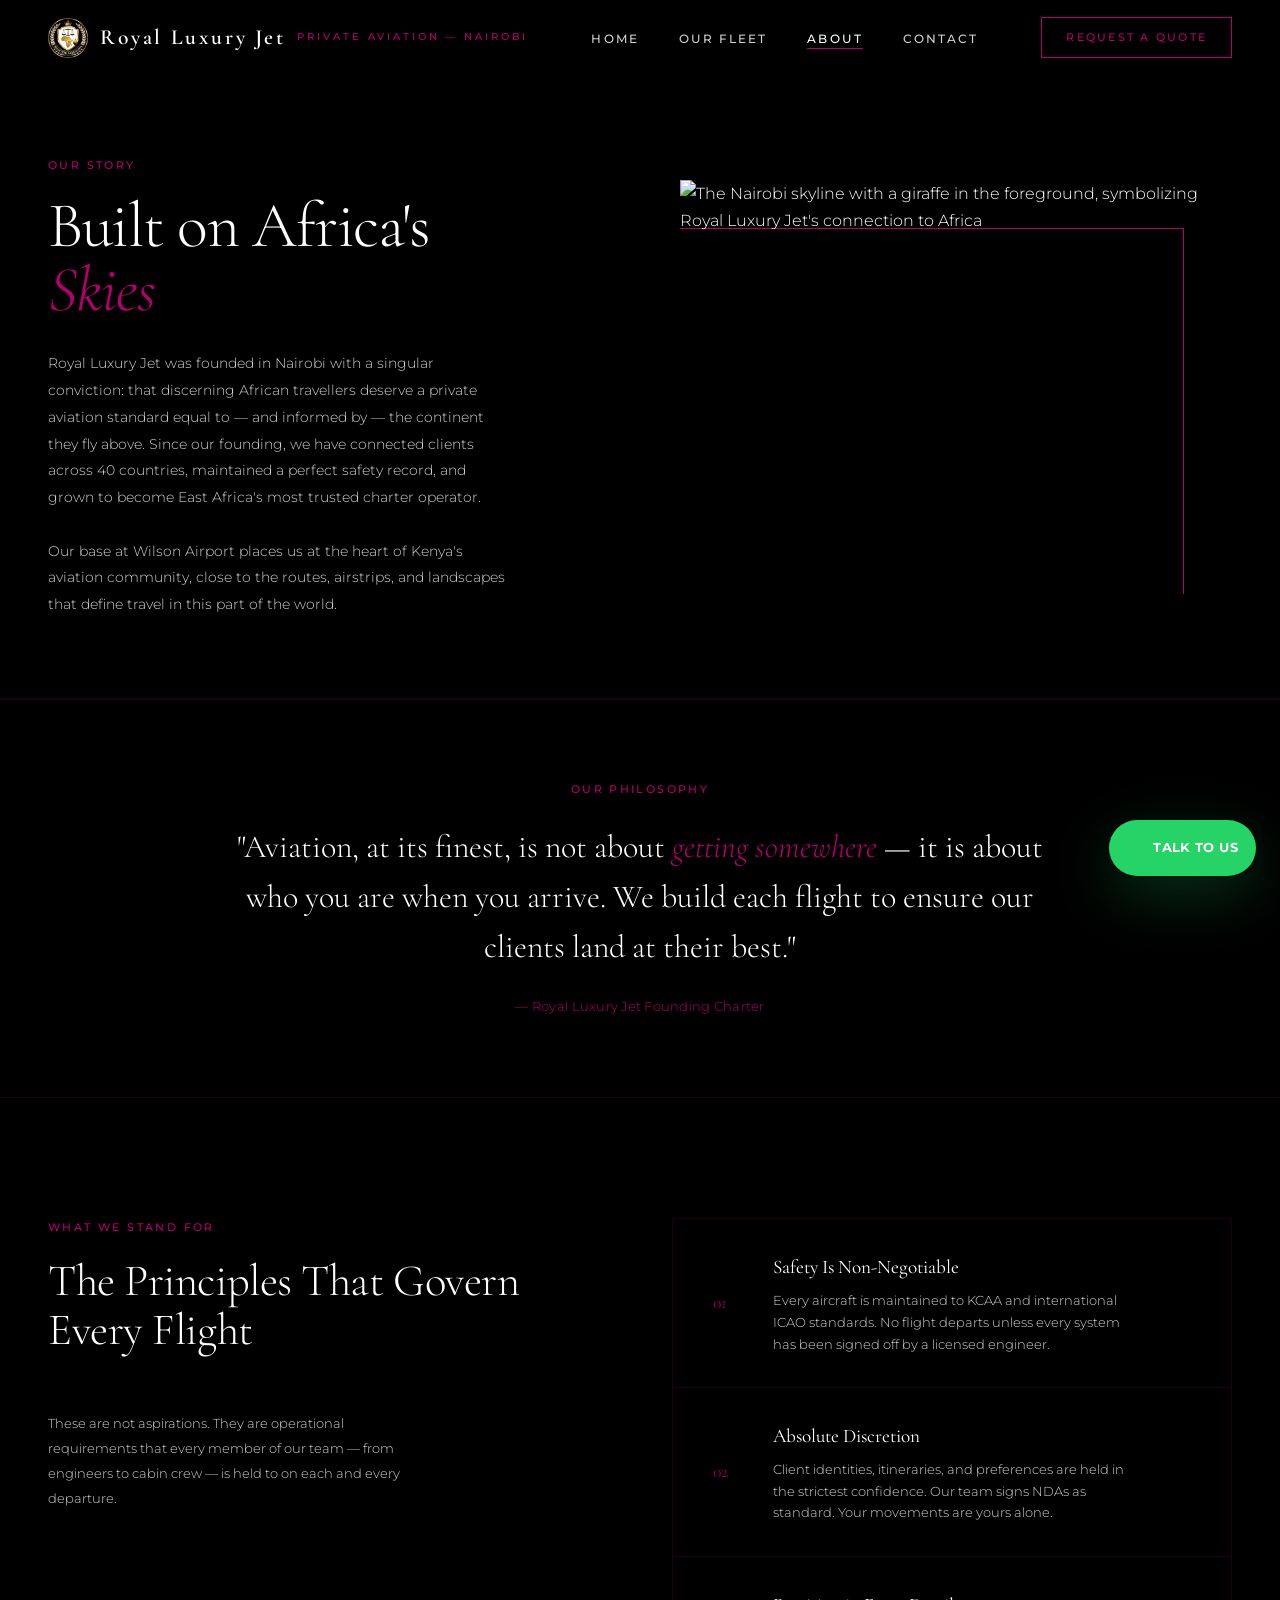
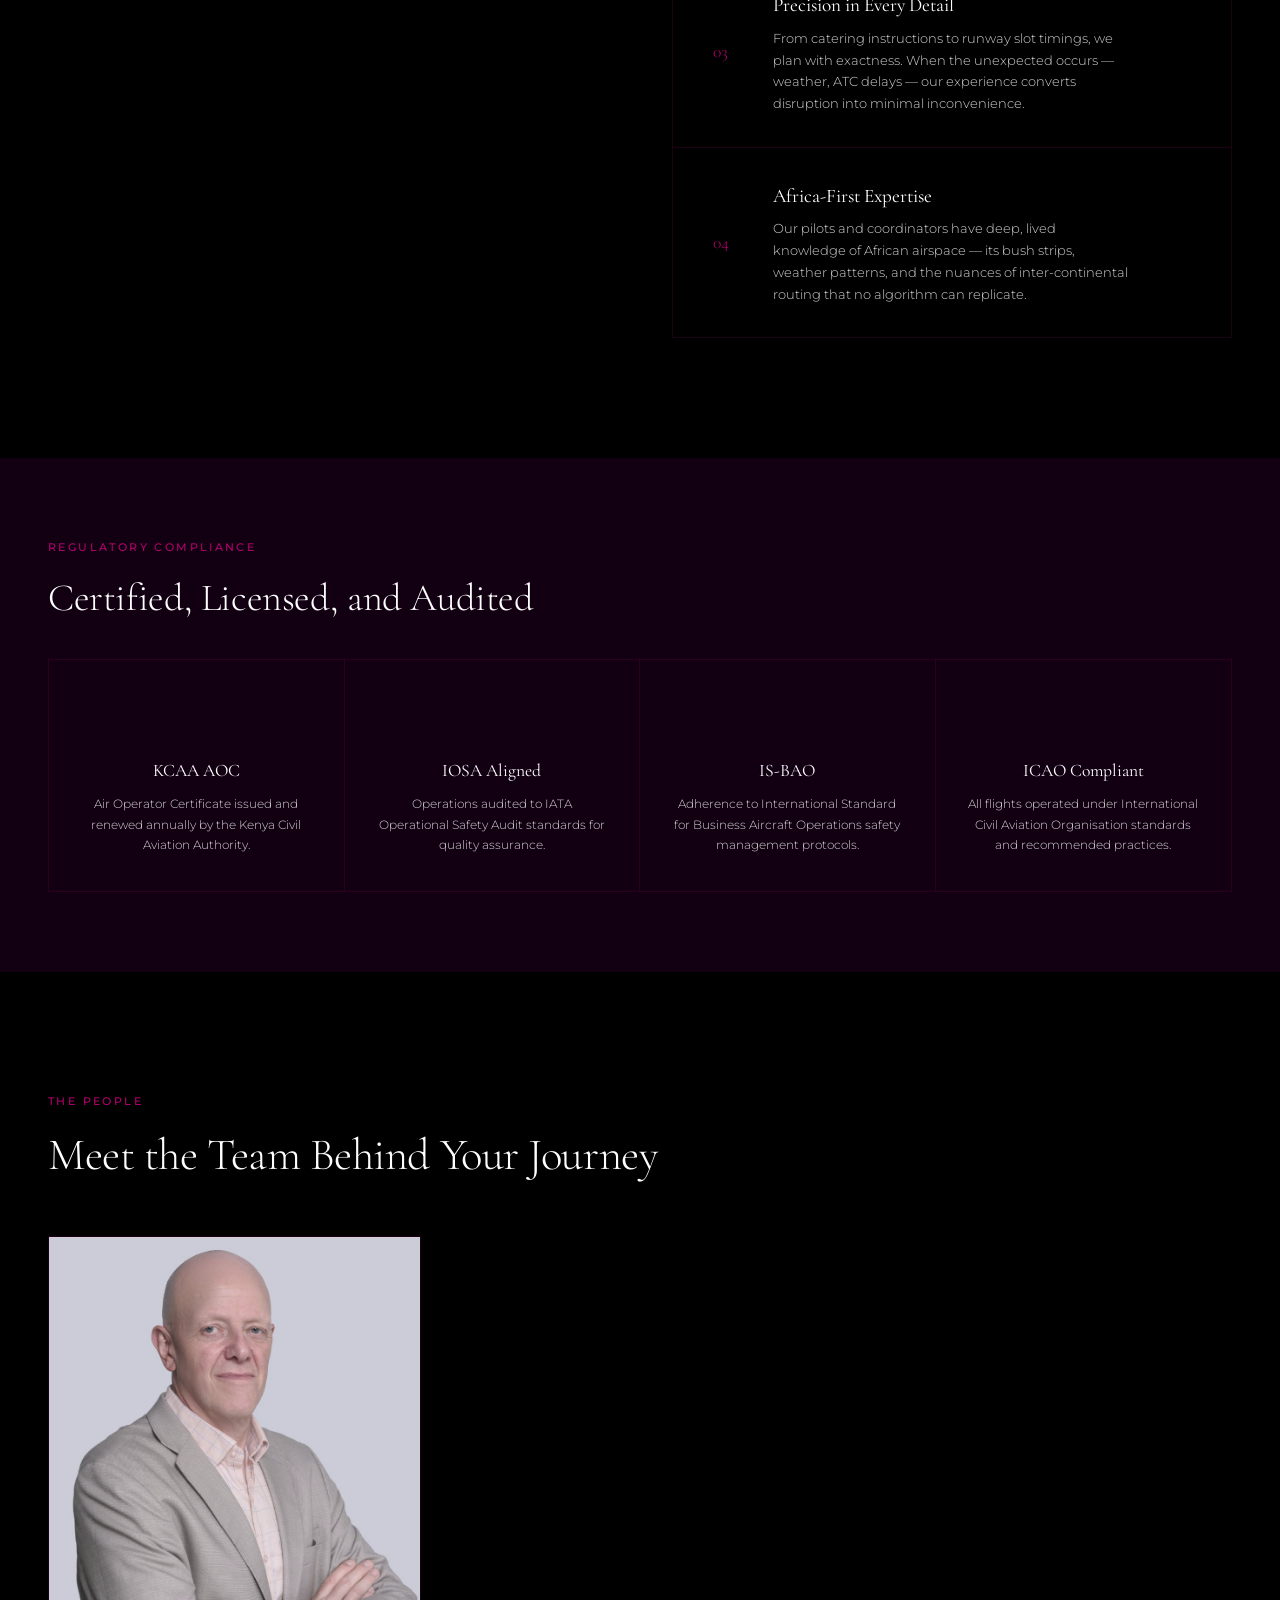
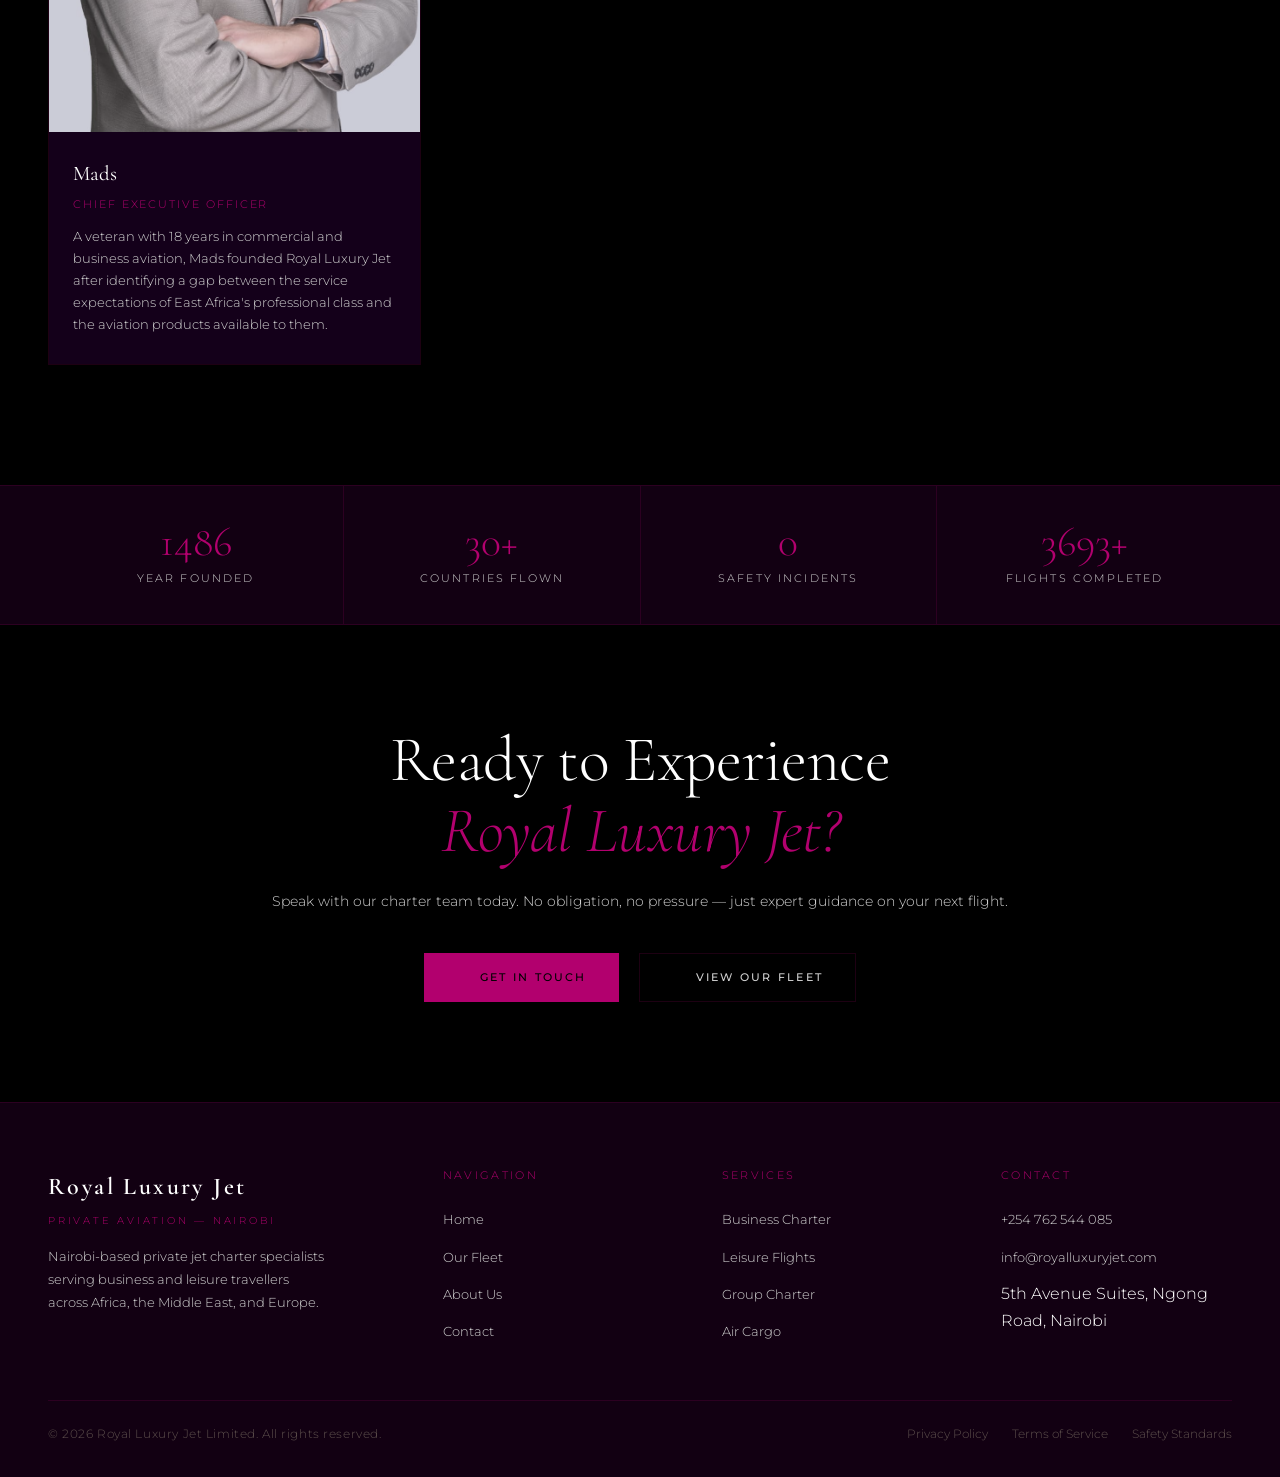
==== commit 7174ca8b: "Made the WhatsApp button responsive" ====
--- a/about.html
+++ b/about.html
@@ -38,7 +38,7 @@
     <a href="contact.html" class="nav__cta">Request a Quote</a>
   </div>
 
-  <a href="https://wa.me/254762544085" class="fab" aria-label="Chat on WhatsApp" target="_blank" rel="noreferrer noopener">WhatsApp</a>
+  <a href="https://wa.me/254762544085" class="fab" aria-label="Talk to us on WhatsApp" target="_blank" rel="noreferrer noopener"><svg data-feather="message-circle" aria-hidden="true"></svg> Talk to us</a>
 
   <main>
 
--- a/style.css
+++ b/style.css
@@ -263,12 +263,31 @@
   text-transform: uppercase;
   text-decoration: none;
   box-shadow: 0 18px 60px rgba(37, 211, 102, 0.24);
-  transition: transform var(--transition), box-shadow var(--transition), filter var(--transition);
+  transition: transform var(--transition), box-shadow var(--transition), filter var(--transition), opacity var(--transition);
+}
+.fab svg {
+  width: 18px;
+  height: 18px;
+  margin-right: 8px;
+  flex-shrink: 0;
+}
+.fab.hidden {
+  opacity: 0;
+  pointer-events: none;
+  transform: translateY(120px);
 }
 .fab:hover,
 .fab:focus-visible {
   transform: translateY(-3px);
   box-shadow: 0 24px 78px rgba(37, 211, 102, 0.28);
+}
+@media(max-width: 680px) {
+  .fab {
+    right: 16px;
+    bottom: 16px;
+    padding: 12px 14px;
+    font-size: 0.75rem;
+  }
 }
 
 /* ============================================================
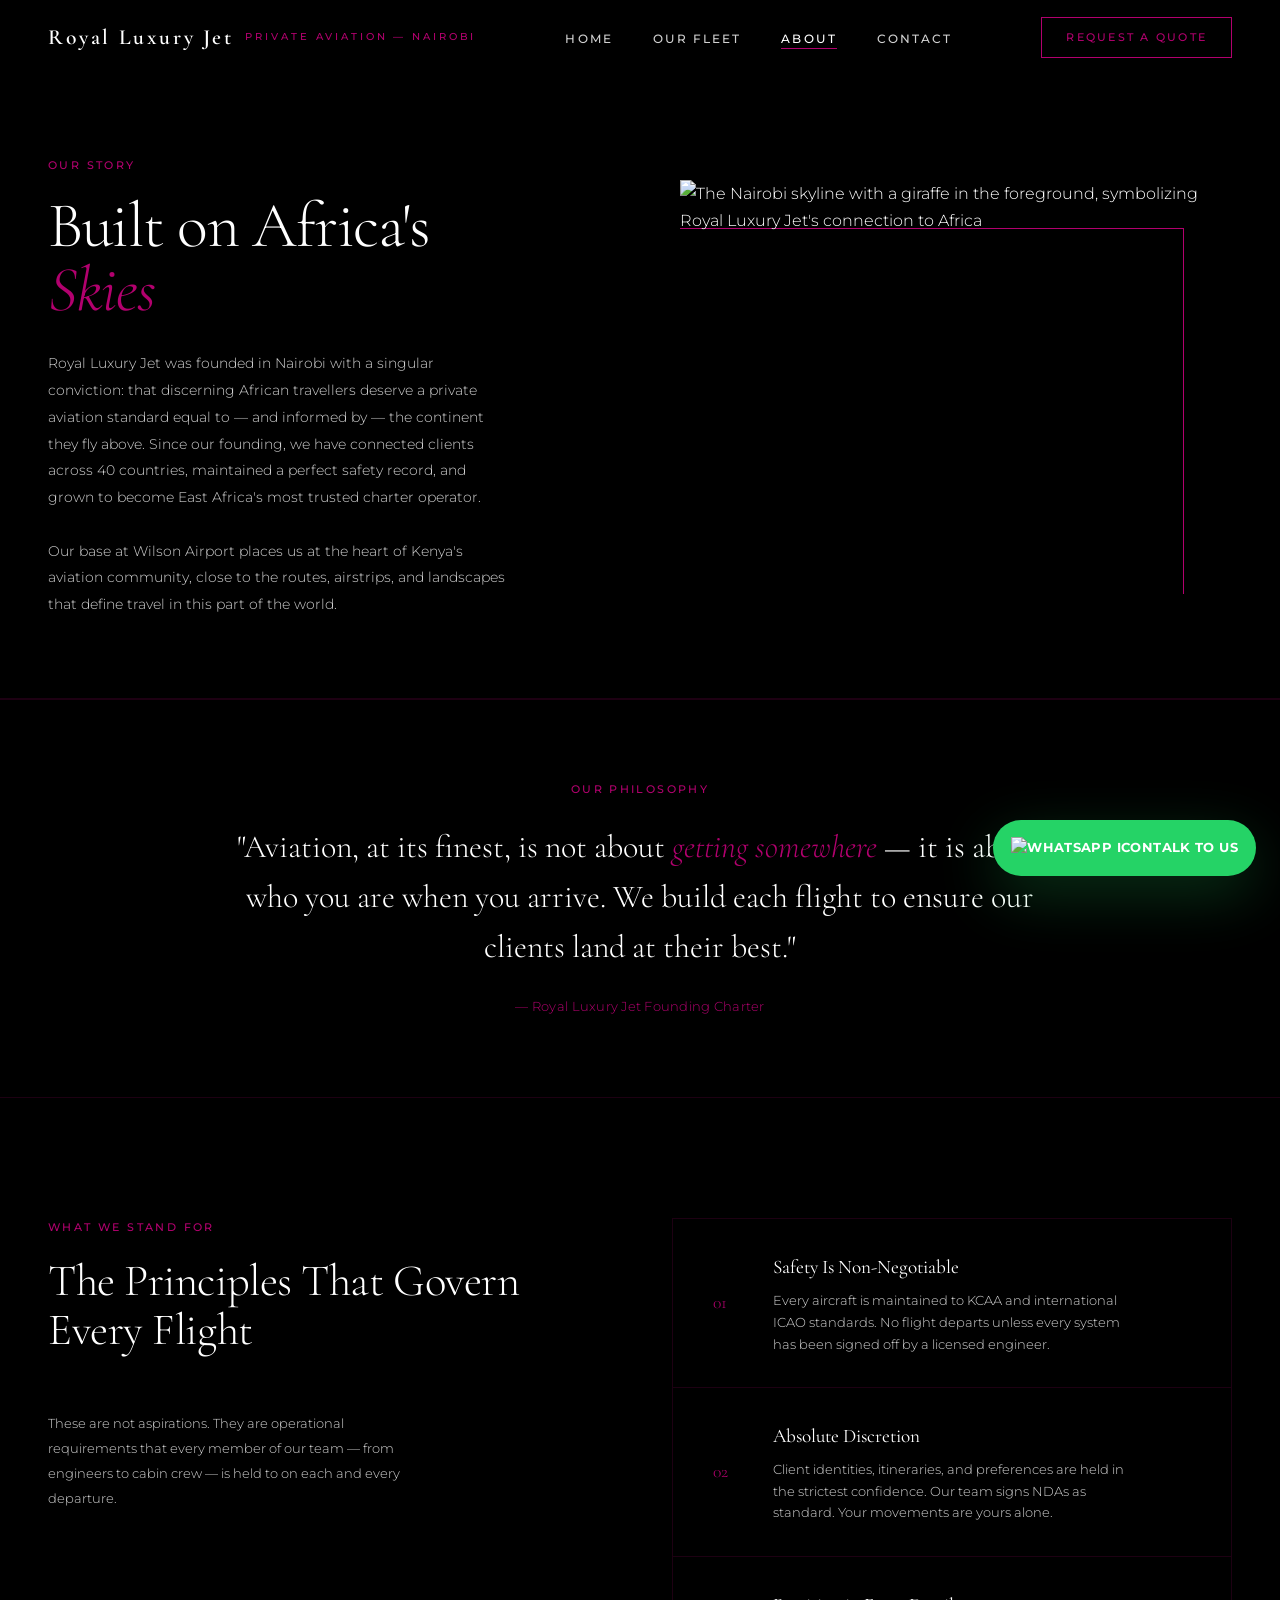
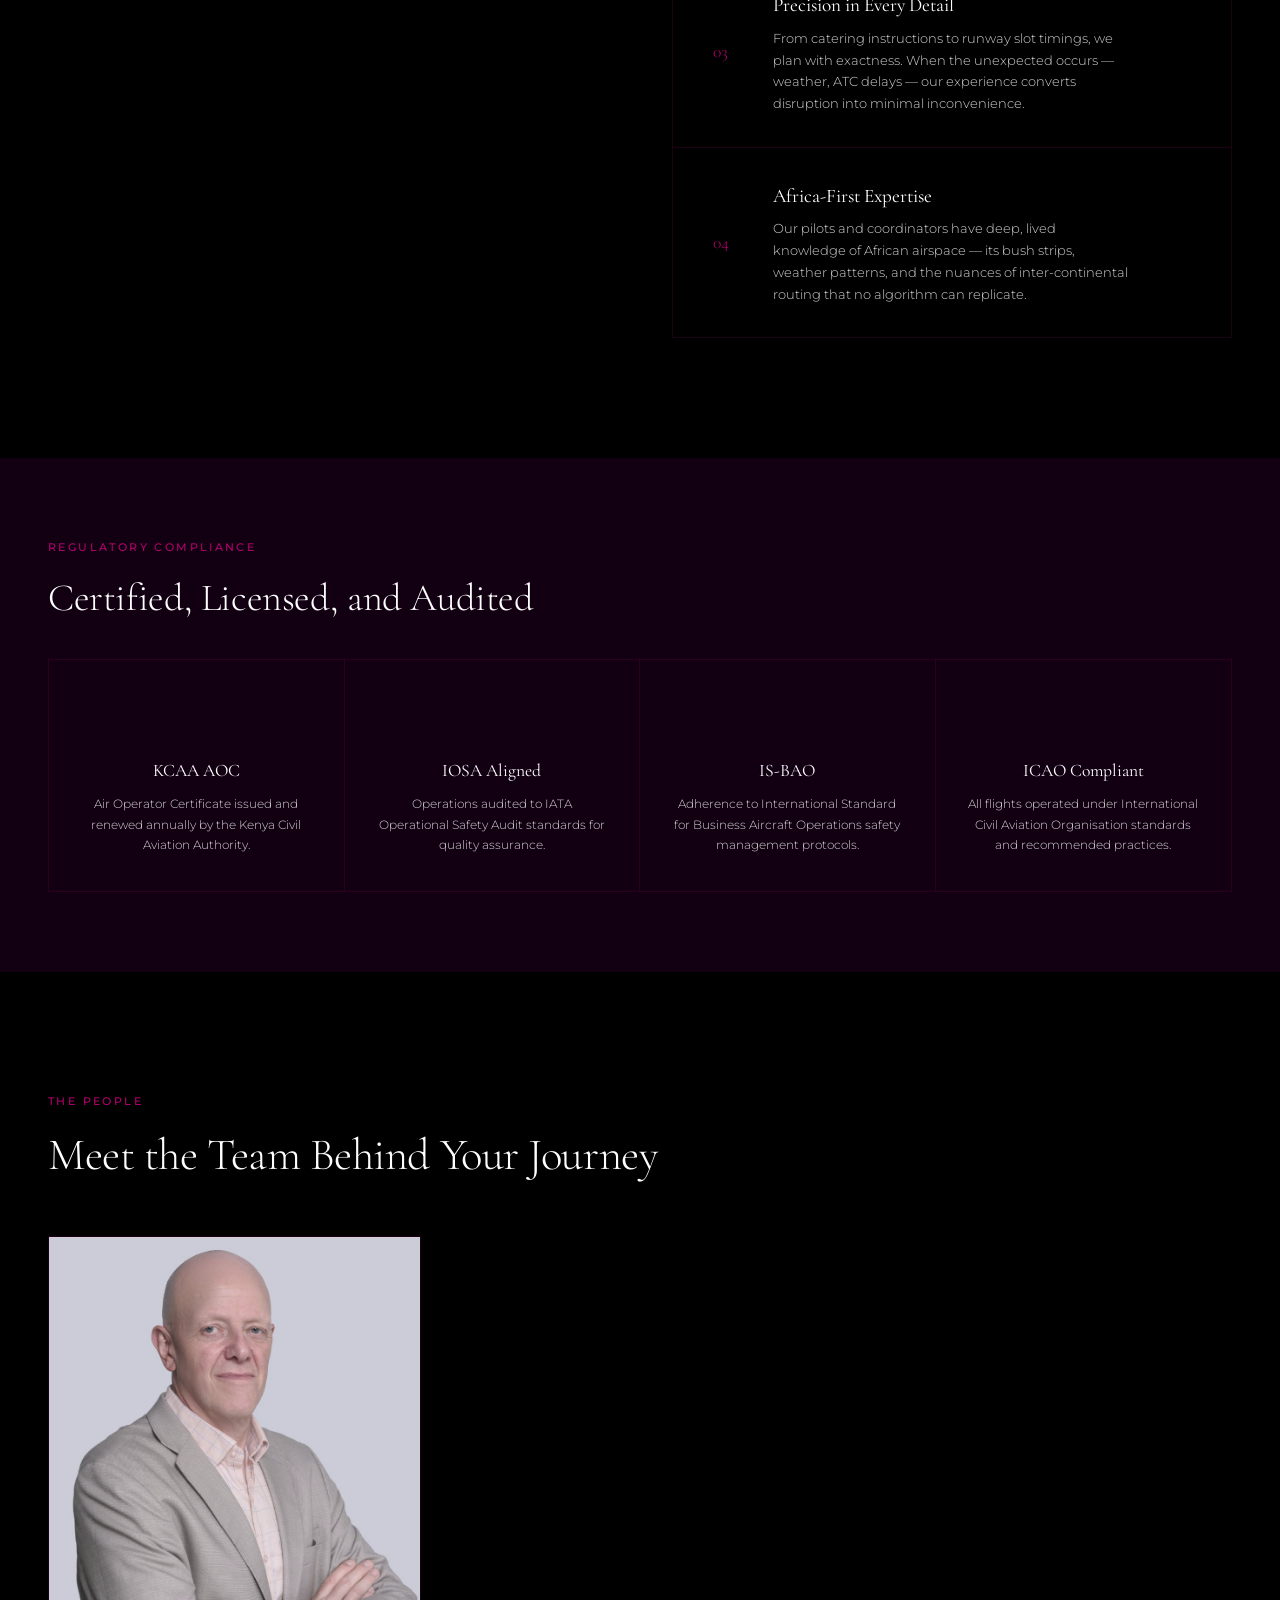
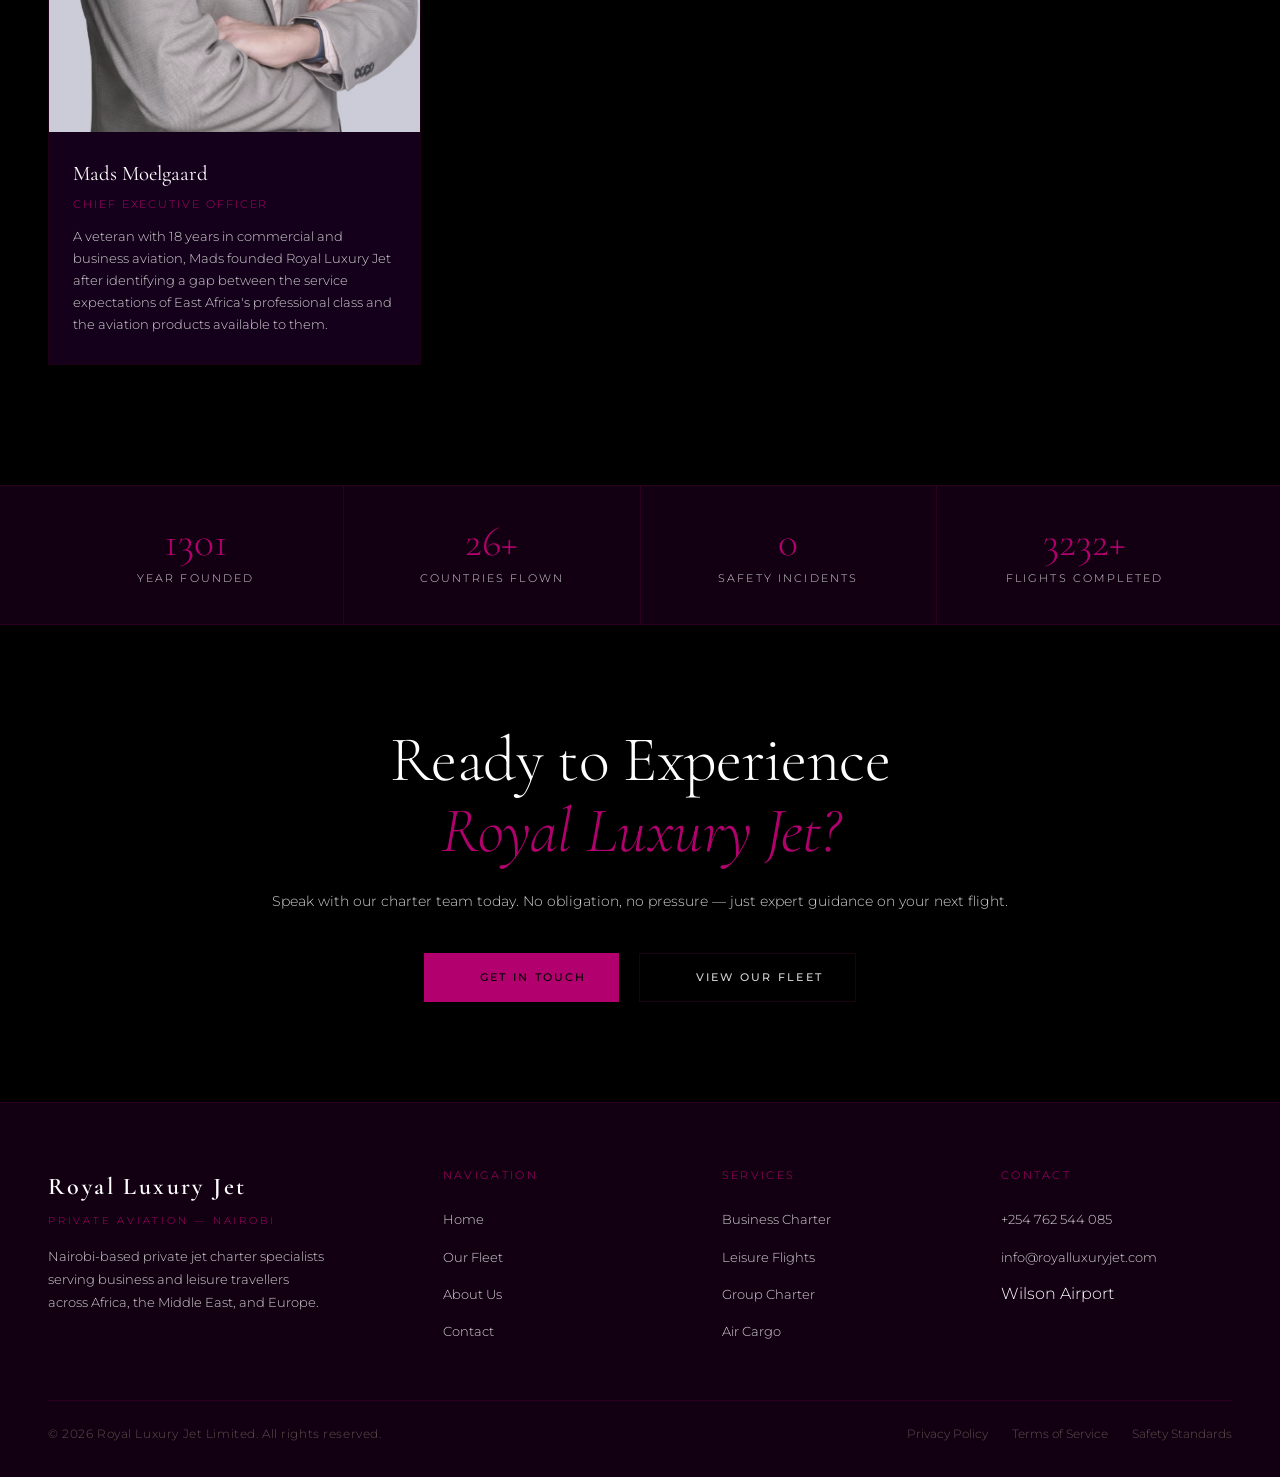
==== commit 4e5d1db0: "changed locaton to Wilson Airport" ====
--- a/about.html
+++ b/about.html
@@ -14,7 +14,6 @@
   <nav class="nav" role="navigation" aria-label="Main navigation">
     <div class="nav__inner">
       <a href="index.html" class="nav__logo" aria-label="Royal Luxury Jet home">
-        <img src="images/logo.png" alt="Royal Luxury Jet logo" class="nav__logo-img" />
         <span class="nav__logo-name">Royal Luxury Jet</span>
         <span class="nav__logo-tag">Private Aviation — Nairobi</span>
       </a>
@@ -38,7 +37,7 @@
     <a href="contact.html" class="nav__cta">Request a Quote</a>
   </div>
 
-  <a href="https://wa.me/254762544085" class="fab" aria-label="Talk to us on WhatsApp" target="_blank" rel="noreferrer noopener"><svg data-feather="message-circle" aria-hidden="true"></svg> Talk to us</a>
+  <a href="https://wa.me/254762544085" class="fab" aria-label="Talk to us on WhatsApp" target="_blank" rel="noreferrer noopener"><img src="images/whatsapp.png" alt="WhatsApp icon" class="fab__icon" /> Talk to us</a>
 
   <main>
 
@@ -184,7 +183,7 @@
               />
             </div>
             <div class="team-card__body">
-              <h3 class="team-card__name">Mads</h3>
+              <h3 class="team-card__name">Mads Moelgaard</h3>
               <p class="team-card__role">Chief Executive Officer</p>
               <p class="team-card__bio">A veteran with 18 years in commercial and business aviation, Mads founded Royal Luxury Jet after identifying a gap between the service expectations of East Africa's professional class and the aviation products available to them.</p>
             </div>
@@ -265,7 +264,7 @@
           <ul class="footer__links" role="list">
             <li><a href="tel:+254762544085">+254 762 544 085</a></li>
             <li><a href="mailto:info@royalluxuryjet.com">info@royalluxuryjet.com</a></li>
-            <li>5th Avenue Suites, Ngong Road, Nairobi</li>
+            <li>Wilson Airport</li>
           </ul>
         </div>
       </div>
